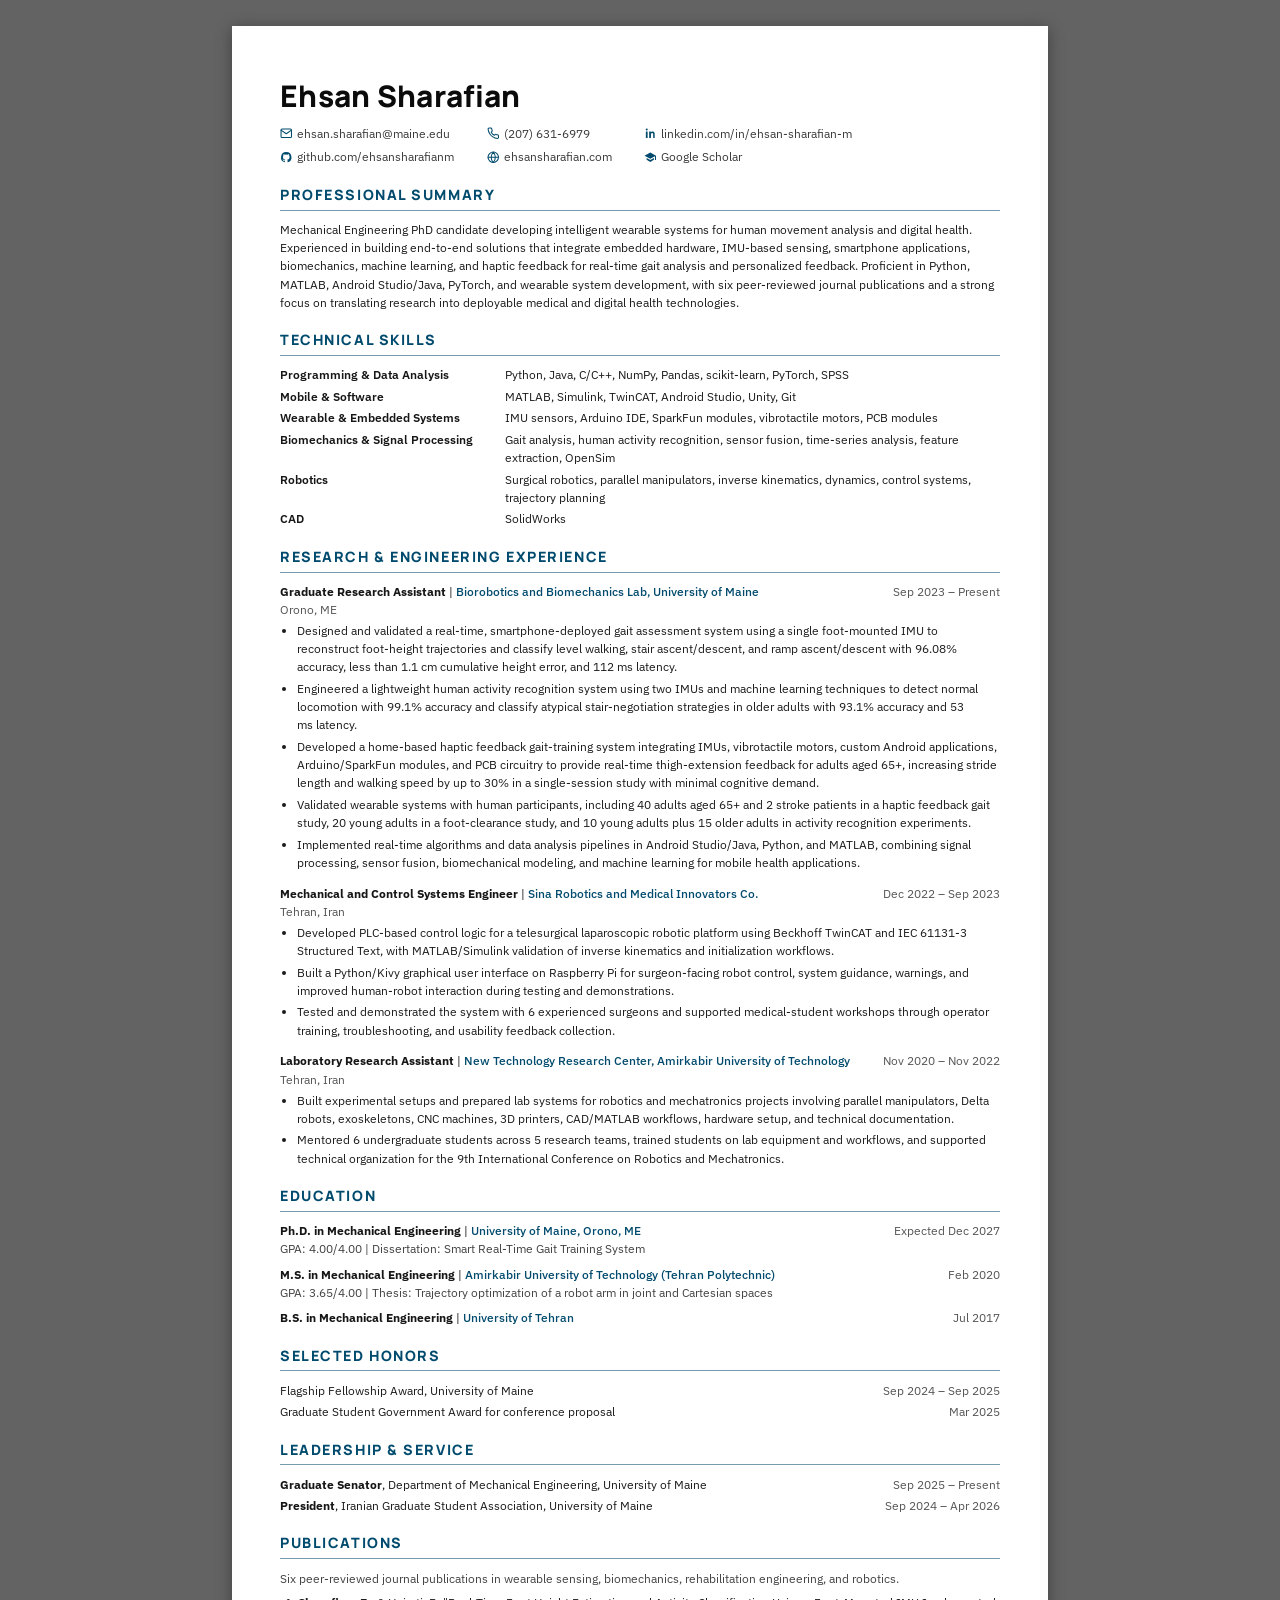
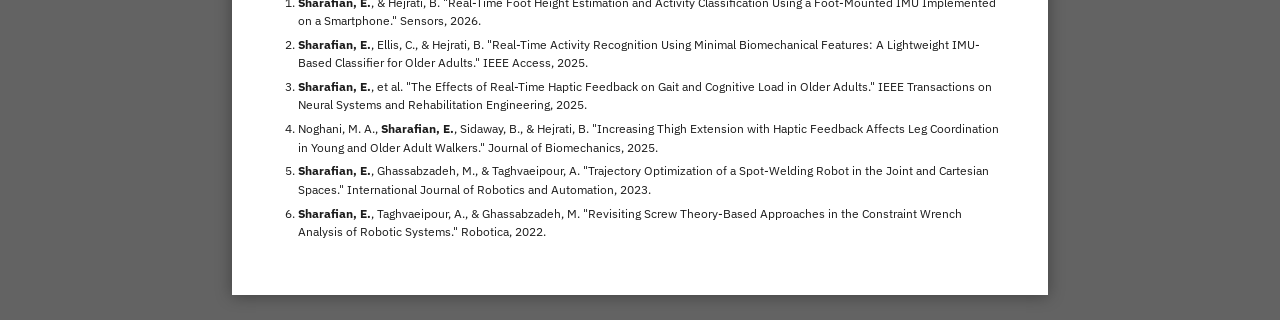
==== index.html @ a2d41bd7 "Remove Altium Designer from Wearable & Embedded Systems skills Applied to both versions; regenerate " ====
<!DOCTYPE html>
<html>
<head>
<meta charset="utf-8">
<title>Ehsan-Sharafian-CV</title>
<link rel="preconnect" href="https://fonts.googleapis.com">
<link rel="preconnect" href="https://fonts.gstatic.com" crossorigin>
<link href="https://fonts.googleapis.com/css2?family=Manrope:wght@500;700;800&family=IBM+Plex+Sans:wght@400;500;600&display=swap" rel="stylesheet">
<style>
  * { box-sizing: border-box; }
  html, body { margin: 0; padding: 0; -webkit-font-smoothing: antialiased; }
  body { background: oklch(50% 0 0); padding: 25.51px 0; }

  @page { size: 8.5in 11in; margin: 0.5in; }

  .page {
    width: 8.5in;
    margin: 0 auto;
    background: white;
    padding: 0.5in;              /* border-box → 7.5in content, matches print printable width */
    font-family: 'IBM Plex Sans', sans-serif;
    font-size: 12.12px;
    line-height: 1.5;
    color: oklch(22% 0 0);
    box-shadow: 0 2.12px 14.88px rgba(0,0,0,0.35);
  }

  .section-title {
    font-family: 'Manrope', sans-serif;
    font-weight: 800;
    font-size: 14.24px;
    letter-spacing: 0.11em;
    text-transform: uppercase;
    color: oklch(38% 0.10 231);
    border-bottom: 1.71px solid oklch(38% 0.10 231 / 0.55);
    padding-bottom: 4.57px;
    margin: 0 0 10.31px 0;
    break-after: avoid;
  }
  .role-title { font-weight: 700; color: oklch(20% 0 0); }
  .role-org { font-weight: 500; color: oklch(38% 0.10 231); }
  .role-meta { font-size: 12.01px; color: oklch(45% 0 0); white-space: nowrap; }

  /* Two-column header row: flexible left content + fixed right-aligned date column */
  .hrow { display: flex; align-items: baseline; gap: 17.23px; }
  .hrow > :first-child { flex: 1 1 auto; min-width: 0; }
  .hrow > .role-meta { flex: 0 0 129.21px; text-align: right; }
  ul.bullets { margin: 3.40px 0 0 0; padding-left: 17.00px; }
  ul.bullets li { margin: 0 0 3.40px 0; }
  a { color: oklch(38% 0.10 231); text-decoration: none; }

  .entry { break-inside: avoid; }

  .contact-row a svg { display: block; width: 100%; height: 100%; }

  @media print {
    html, body { background: none !important; margin: 0 !important; padding: 0 !important; }
    .page { width: auto; margin: 0; padding: 0; box-shadow: none; }
  }
</style>
</head>
<body>

<div class="page">

  <div style="display:flex; align-items:baseline; justify-content:space-between; flex-wrap:wrap; gap:4.57px; margin-bottom:6.80px;">
    <h1 style="font-family:'Manrope',sans-serif; font-weight:800; font-size:29.77px; letter-spacing:0.01em; margin:0; color:oklch(15% 0 0);">Ehsan Sharafian</h1>
  </div>

  <div class="contact-row" style="font-size:11.70px; color:oklch(35% 0 0); margin-bottom:18.07px; display:grid; grid-template-columns:repeat(3, max-content); column-gap:32.54px; row-gap:5.74px;">
    <a href="mailto:ehsan.sharafian@maine.edu" target="_blank" rel="noopener" style="display:inline-flex; align-items:center; gap:4.57px; color:oklch(35% 0 0);">
      <span style="display:inline-flex; width:12.54px; height:12.54px; color:oklch(38% 0.10 231);"><svg viewBox="0 0 24 24" fill="none" stroke="currentColor" stroke-width="2" stroke-linecap="round" stroke-linejoin="round" width="100%" height="100%"><rect x="2" y="4" width="20" height="16" rx="2"></rect><path d="M2 6l10 7 10-7"></path></svg></span>
      <span>ehsan.sharafian@maine.edu</span>
    </a>
    <a href="tel:+12076316979" target="_blank" rel="noopener" style="display:inline-flex; align-items:center; gap:4.57px; color:oklch(35% 0 0);">
      <span style="display:inline-flex; width:12.54px; height:12.54px; color:oklch(38% 0.10 231);"><svg viewBox="0 0 24 24" fill="none" stroke="currentColor" stroke-width="2" stroke-linecap="round" stroke-linejoin="round" width="100%" height="100%"><path d="M22 16.92v3a2 2 0 0 1-2.18 2 19.79 19.79 0 0 1-8.63-3.07 19.5 19.5 0 0 1-6-6 19.79 19.79 0 0 1-3.07-8.67A2 2 0 0 1 4.11 2h3a2 2 0 0 1 2 1.72c.13.96.36 1.9.68 2.81a2 2 0 0 1-.45 2.11L8.09 9.91a16 16 0 0 0 6 6l1.27-1.27a2 2 0 0 1 2.11-.45c.91.32 1.85.55 2.81.68A2 2 0 0 1 22 16.92z"></path></svg></span>
      <span>(207) 631-6979</span>
    </a>
    <a href="https://linkedin.com/in/ehsan-sharafian-m" target="_blank" rel="noopener" style="display:inline-flex; align-items:center; gap:4.57px; color:oklch(35% 0 0);">
      <span style="display:inline-flex; width:12.54px; height:12.54px; color:oklch(38% 0.10 231);"><svg viewBox="0 0 24 24" fill="currentColor" width="100%" height="100%"><path d="M6.94 8.5H3.56V21h3.38V8.5zM5.25 3a1.96 1.96 0 1 0 0 3.92 1.96 1.96 0 0 0 0-3.92zM21 21h-3.37v-6.06c0-1.45-.03-3.31-2.02-3.31-2.02 0-2.33 1.58-2.33 3.2V21H9.9V8.5h3.24v1.71h.05c.45-.85 1.56-1.75 3.21-1.75 3.43 0 4.06 2.26 4.06 5.2V21z"></path></svg></span>
      <span>linkedin.com/in/ehsan-sharafian-m</span>
    </a>
    <a href="https://github.com/ehsansharafianm" target="_blank" rel="noopener" style="display:inline-flex; align-items:center; gap:4.57px; color:oklch(35% 0 0);">
      <span style="display:inline-flex; width:12.54px; height:12.54px; color:oklch(38% 0.10 231);"><svg viewBox="0 0 24 24" fill="currentColor" width="100%" height="100%"><path d="M12 2a10 10 0 0 0-3.16 19.49c.5.09.68-.22.68-.48v-1.7c-2.78.6-3.37-1.34-3.37-1.34-.46-1.16-1.11-1.47-1.11-1.47-.91-.62.07-.61.07-.61 1 .07 1.53 1.03 1.53 1.03.89 1.52 2.34 1.08 2.91.83.09-.65.35-1.09.63-1.34-2.22-.25-4.56-1.11-4.56-4.95 0-1.09.39-1.99 1.03-2.69-.1-.25-.45-1.27.1-2.64 0 0 .84-.27 2.75 1.03a9.5 9.5 0 0 1 5 0c1.9-1.3 2.75-1.03 2.75-1.03.55 1.37.2 2.39.1 2.64.64.7 1.03 1.6 1.03 2.69 0 3.85-2.34 4.7-4.57 4.94.36.31.68.92.68 1.85v2.74c0 .27.18.58.69.48A10 10 0 0 0 12 2z"></path></svg></span>
      <span>github.com/ehsansharafianm</span>
    </a>
    <a href="https://ehsansharafian.com" target="_blank" rel="noopener" style="display:inline-flex; align-items:center; gap:4.57px; color:oklch(35% 0 0);">
      <span style="display:inline-flex; width:12.54px; height:12.54px; color:oklch(38% 0.10 231);"><svg viewBox="0 0 24 24" fill="none" stroke="currentColor" stroke-width="2" stroke-linecap="round" stroke-linejoin="round" width="100%" height="100%"><circle cx="12" cy="12" r="10"></circle><path d="M2 12h20M12 2a15.3 15.3 0 0 1 4 10 15.3 15.3 0 0 1-4 10 15.3 15.3 0 0 1-4-10 15.3 15.3 0 0 1 4-10z"></path></svg></span>
      <span>ehsansharafian.com</span>
    </a>
    <a href="https://scholar.google.com/citations?user=IF_W5kkAAAAJ&hl=en&oi=ao" target="_blank" rel="noopener" style="display:inline-flex; align-items:center; gap:4.57px; color:oklch(35% 0 0);">
      <span style="display:inline-flex; width:12.54px; height:12.54px; color:oklch(38% 0.10 231);"><svg viewBox="0 0 24 24" fill="currentColor" width="100%" height="100%"><path d="M12 3 1 9l11 6 9-4.91V17h2V9L12 3z"></path><path d="M5 13.18v3.64L12 21l7-4.18v-3.64L12 17l-7-3.82z"></path></svg></span>
      <span>Google Scholar</span>
    </a>
  </div>

  <div style="margin-bottom:17.00px;">
    <div class="section-title">Professional Summary</div>
    <p style="margin:0; text-wrap:pretty;">Mechanical Engineering PhD candidate developing intelligent wearable systems for human movement analysis and digital health. Experienced in building end-to-end solutions that integrate embedded hardware, IMU-based sensing, smartphone applications, biomechanics, machine learning, and haptic feedback for real-time gait analysis and personalized feedback. Proficient in Python, MATLAB, Android Studio/Java, PyTorch, and wearable system development, with six peer-reviewed journal publications and a strong focus on translating research into deployable medical and digital health technologies.</p>
  </div>

  <div style="margin-bottom:17.00px;" class="entry">
    <div class="section-title">Technical Skills</div>
    <div style="display:flex; gap:6.80px; margin-bottom:3.40px;">
      <div style="font-weight:600; color:oklch(20% 0 0); flex:0 0 217.92px;">Programming &amp; Data Analysis</div>
      <div>Python, Java, C/C++, NumPy, Pandas, scikit-learn, PyTorch, SPSS</div>
    </div>
    <div style="display:flex; gap:6.80px; margin-bottom:3.40px;">
      <div style="font-weight:600; color:oklch(20% 0 0); flex:0 0 217.92px;">Mobile &amp; Software</div>
      <div>MATLAB, Simulink, TwinCAT, Android Studio, Unity, Git</div>
    </div>
    <div style="display:flex; gap:6.80px; margin-bottom:3.40px;">
      <div style="font-weight:600; color:oklch(20% 0 0); flex:0 0 217.92px;">Wearable &amp; Embedded Systems</div>
      <div>IMU sensors, Arduino IDE, SparkFun modules, vibrotactile motors, PCB modules</div>
    </div>
    <div style="display:flex; gap:6.80px; margin-bottom:3.40px;">
      <div style="font-weight:600; color:oklch(20% 0 0); flex:0 0 217.92px;">Biomechanics &amp; Signal Processing</div>
      <div>Gait analysis, human activity recognition, sensor fusion, time-series analysis, feature extraction, OpenSim</div>
    </div>
    <div style="display:flex; gap:6.80px; margin-bottom:3.40px;">
      <div style="font-weight:600; color:oklch(20% 0 0); flex:0 0 217.92px;">Robotics</div>
      <div>Surgical robotics, parallel manipulators, inverse kinematics, dynamics, control systems, trajectory planning</div>
    </div>
    <div style="display:flex; gap:6.80px; margin-bottom:3.40px;">
      <div style="font-weight:600; color:oklch(20% 0 0); flex:0 0 217.92px;">CAD</div>
      <div>SolidWorks</div>
    </div>
  </div>

  <div style="margin-bottom:17.00px;">
    <div class="section-title">Research &amp; Engineering Experience</div>

    <div style="margin-bottom:12.76px;" class="entry">
      <div class="hrow">
        <div><span class="role-title">Graduate Research Assistant</span><span> | </span><span class="role-org">Biorobotics and Biomechanics Lab, University of Maine</span></div>
        <div class="role-meta">Sep 2023 – Present</div>
      </div>
      <div style="font-size:11.70px; color:oklch(45% 0 0);">Orono, ME</div>
      <ul class="bullets">
        <li style="text-wrap:pretty;">Designed and validated a real-time, smartphone-deployed gait assessment system using a single foot-mounted IMU to reconstruct foot-height trajectories and classify level walking, stair ascent/descent, and ramp ascent/descent with 96.08% accuracy, less than 1.1 cm cumulative height error, and 112 ms latency.</li>
        <li style="text-wrap:pretty;">Engineered a lightweight human activity recognition system using two IMUs and machine learning techniques to detect normal locomotion with 99.1% accuracy and classify atypical stair-negotiation strategies in older adults with 93.1% accuracy and 53 ms latency.</li>
        <li style="text-wrap:pretty;">Developed a home-based haptic feedback gait-training system integrating IMUs, vibrotactile motors, custom Android applications, Arduino/SparkFun modules, and PCB circuitry to provide real-time thigh-extension feedback for adults aged 65+, increasing stride length and walking speed by up to 30% in a single-session study with minimal cognitive demand.</li>
        <li style="text-wrap:pretty;">Validated wearable systems with human participants, including 40 adults aged 65+ and 2 stroke patients in a haptic feedback gait study, 20 young adults in a foot-clearance study, and 10 young adults plus 15 older adults in activity recognition experiments.</li>
        <li style="text-wrap:pretty;">Implemented real-time algorithms and data analysis pipelines in Android Studio/Java, Python, and MATLAB, combining signal processing, sensor fusion, biomechanical modeling, and machine learning for mobile health applications.</li>
      </ul>
    </div>

    <div style="margin-bottom:12.76px;" class="entry">
      <div class="hrow">
        <div><span class="role-title">Mechanical and Control Systems Engineer</span><span> | </span><span class="role-org">Sina Robotics and Medical Innovators Co.</span></div>
        <div class="role-meta">Dec 2022 – Sep 2023</div>
      </div>
      <div style="font-size:11.70px; color:oklch(45% 0 0);">Tehran, Iran</div>
      <ul class="bullets">
        <li style="text-wrap:pretty;">Developed PLC-based control logic for a telesurgical laparoscopic robotic platform using Beckhoff TwinCAT and IEC 61131-3 Structured Text, with MATLAB/Simulink validation of inverse kinematics and initialization workflows.</li>
        <li style="text-wrap:pretty;">Built a Python/Kivy graphical user interface on Raspberry Pi for surgeon-facing robot control, system guidance, warnings, and improved human-robot interaction during testing and demonstrations.</li>
        <li style="text-wrap:pretty;">Tested and demonstrated the system with 6 experienced surgeons and supported medical-student workshops through operator training, troubleshooting, and usability feedback collection.</li>
      </ul>
    </div>

    <div style="margin-bottom:12.76px;" class="entry">
      <div class="hrow">
        <div><span class="role-title">Laboratory Research Assistant</span><span> | </span><span class="role-org">New Technology Research Center, Amirkabir University of Technology</span></div>
        <div class="role-meta">Nov 2020 – Nov 2022</div>
      </div>
      <div style="font-size:11.70px; color:oklch(45% 0 0);">Tehran, Iran</div>
      <ul class="bullets">
        <li style="text-wrap:pretty;">Built experimental setups and prepared lab systems for robotics and mechatronics projects involving parallel manipulators, Delta robots, exoskeletons, CNC machines, 3D printers, CAD/MATLAB workflows, hardware setup, and technical documentation.</li>
        <li style="text-wrap:pretty;">Mentored 6 undergraduate students across 5 research teams, trained students on lab equipment and workflows, and supported technical organization for the 9th International Conference on Robotics and Mechatronics.</li>
      </ul>
    </div>
  </div>

  <div style="margin-bottom:17.00px;">
    <div class="section-title">Education</div>
    <div style="margin-bottom:7.97px;" class="entry">
      <div class="hrow">
        <div><span class="role-title">Ph.D. in Mechanical Engineering</span><span> | </span><span class="role-org">University of Maine, Orono, ME</span></div>
        <div class="role-meta">Expected Dec 2027</div>
      </div>
      <div style="font-size:11.70px; color:oklch(38% 0 0);">GPA: 4.00/4.00 | Dissertation: Smart Real-Time Gait Training System</div>
    </div>
    <div style="margin-bottom:7.97px;" class="entry">
      <div class="hrow">
        <div><span class="role-title">M.S. in Mechanical Engineering</span><span> | </span><span class="role-org">Amirkabir University of Technology (Tehran Polytechnic)</span></div>
        <div class="role-meta">Feb 2020</div>
      </div>
      <div style="font-size:11.70px; color:oklch(38% 0 0);">GPA: 3.65/4.00 | Thesis: Trajectory optimization of a robot arm in joint and Cartesian spaces</div>
    </div>
    <div style="margin-bottom:7.97px;" class="entry">
      <div class="hrow">
        <div><span class="role-title">B.S. in Mechanical Engineering</span><span> | </span><span class="role-org">University of Tehran</span></div>
        <div class="role-meta">Jul 2017</div>
      </div>
      <div style="font-size:11.70px; color:oklch(38% 0 0);"></div>
    </div>
  </div>

  <div style="margin-bottom:17.00px;" class="entry">
    <div class="section-title">Selected Honors</div>
    <div class="hrow">
      <div>Flagship Fellowship Award, University of Maine</div>
      <div class="role-meta">Sep 2024 &ndash; Sep 2025</div>
    </div>
    <div class="hrow" style="margin-top:3.40px;">
      <div>Graduate Student Government Award for conference proposal</div>
      <div class="role-meta">Mar 2025</div>
    </div>
  </div>

  <div style="margin-bottom:17.00px;" class="entry">
    <div class="section-title">Leadership &amp; Service</div>
    <div class="hrow">
      <div><span class="role-title">Graduate Senator</span>, Department of Mechanical Engineering, University of Maine</div>
      <div class="role-meta">Sep 2025 &ndash; Present</div>
    </div>
    <div class="hrow" style="margin-top:3.40px;">
      <div><span class="role-title">President</span>, Iranian Graduate Student Association, University of Maine</div>
      <div class="role-meta">Sep 2024 &ndash; Apr 2026</div>
    </div>
  </div>

  <div>
    <div class="section-title">Publications</div>
    <p style="margin:0 0 6.80px 0; color:oklch(38% 0 0); font-size:11.70px;">Six peer-reviewed journal publications in wearable sensing, biomechanics, rehabilitation engineering, and robotics.</p>
    <ol style="margin:0; padding-left:18.07px;">
      <li style="margin-bottom:5.74px; text-wrap:pretty;"><strong>Sharafian, E.</strong>, &amp; Hejrati, B. "Real-Time Foot Height Estimation and Activity Classification Using a Foot-Mounted IMU Implemented on a Smartphone." Sensors, 2026.</li>
      <li style="margin-bottom:5.74px; text-wrap:pretty;"><strong>Sharafian, E.</strong>, Ellis, C., &amp; Hejrati, B. "Real-Time Activity Recognition Using Minimal Biomechanical Features: A Lightweight IMU-Based Classifier for Older Adults." IEEE Access, 2025.</li>
      <li style="margin-bottom:5.74px; text-wrap:pretty;"><strong>Sharafian, E.</strong>, et al. "The Effects of Real-Time Haptic Feedback on Gait and Cognitive Load in Older Adults." IEEE Transactions on Neural Systems and Rehabilitation Engineering, 2025.</li>
      <li style="margin-bottom:5.74px; text-wrap:pretty;">Noghani, M. A., <strong>Sharafian, E.</strong>, Sidaway, B., &amp; Hejrati, B. "Increasing Thigh Extension with Haptic Feedback Affects Leg Coordination in Young and Older Adult Walkers." Journal of Biomechanics, 2025.</li>
      <li style="margin-bottom:5.74px; text-wrap:pretty;"><strong>Sharafian, E.</strong>, Ghassabzadeh, M., &amp; Taghvaeipour, A. "Trajectory Optimization of a Spot-Welding Robot in the Joint and Cartesian Spaces." International Journal of Robotics and Automation, 2023.</li>
      <li style="margin-bottom:5.74px; text-wrap:pretty;"><strong>Sharafian, E.</strong>, Taghvaeipour, A., &amp; Ghassabzadeh, M. "Revisiting Screw Theory-Based Approaches in the Constraint Wrench Analysis of Robotic Systems." Robotica, 2022.</li>
    </ol>
  </div>

</div>

</body>
</html>
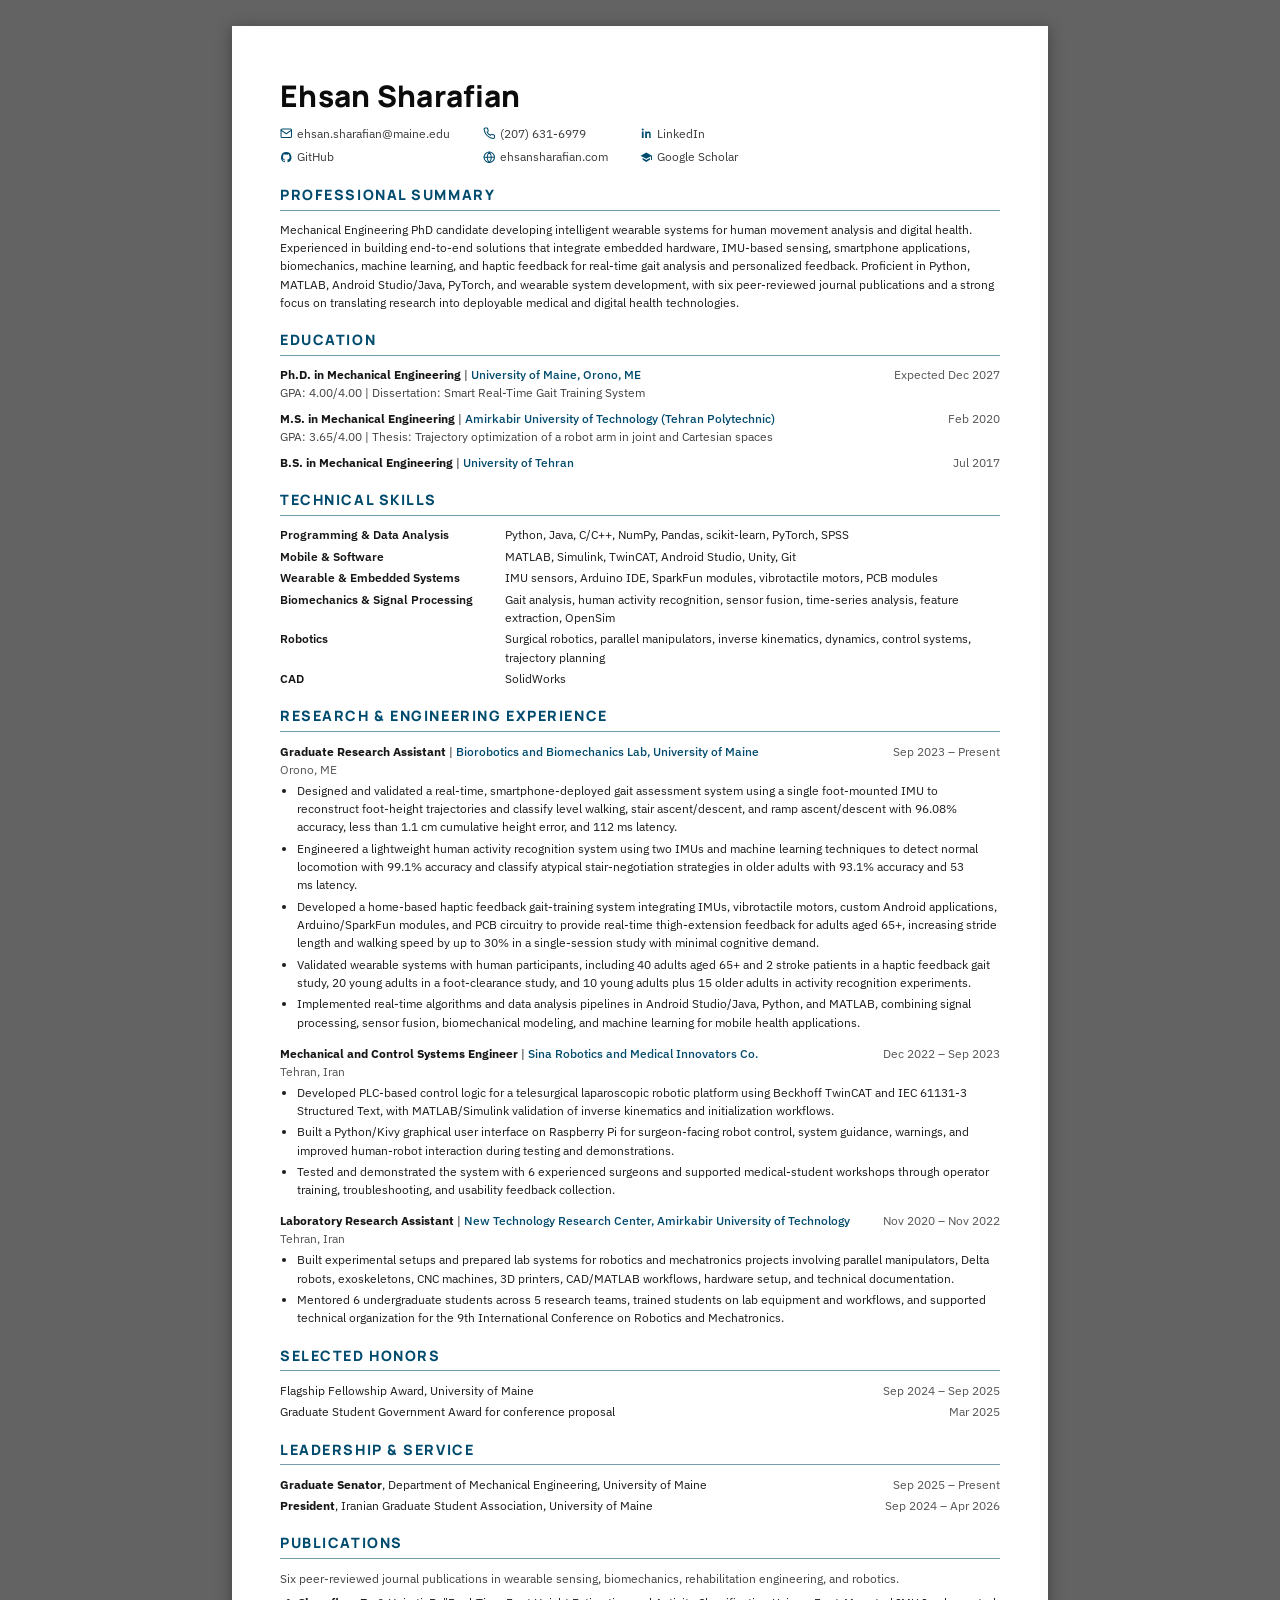
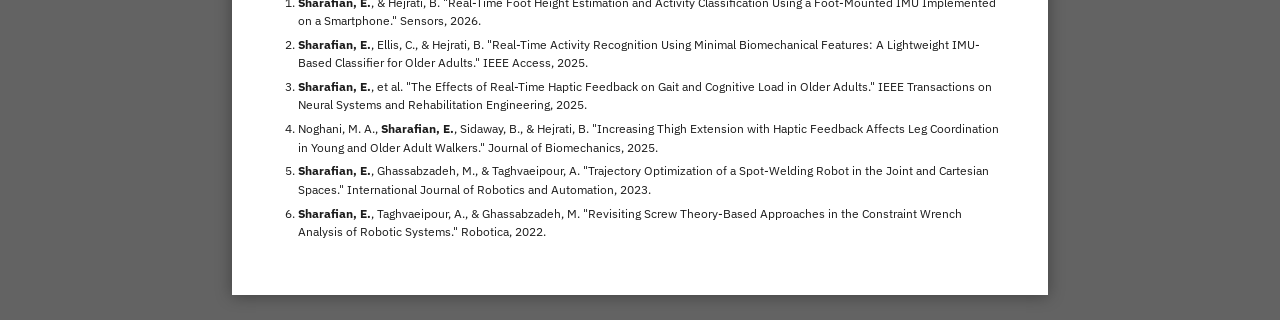
==== commit 7950c993: "Move Education above Technical Skills; shorten header links - Reorder: Professional Summary -> Educa" ====
--- a/index.html
+++ b/index.html
@@ -78,11 +78,11 @@
     </a>
     <a href="https://linkedin.com/in/ehsan-sharafian-m" target="_blank" rel="noopener" style="display:inline-flex; align-items:center; gap:4.57px; color:oklch(35% 0 0);">
       <span style="display:inline-flex; width:12.54px; height:12.54px; color:oklch(38% 0.10 231);"><svg viewBox="0 0 24 24" fill="currentColor" width="100%" height="100%"><path d="M6.94 8.5H3.56V21h3.38V8.5zM5.25 3a1.96 1.96 0 1 0 0 3.92 1.96 1.96 0 0 0 0-3.92zM21 21h-3.37v-6.06c0-1.45-.03-3.31-2.02-3.31-2.02 0-2.33 1.58-2.33 3.2V21H9.9V8.5h3.24v1.71h.05c.45-.85 1.56-1.75 3.21-1.75 3.43 0 4.06 2.26 4.06 5.2V21z"></path></svg></span>
-      <span>linkedin.com/in/ehsan-sharafian-m</span>
+      <span>LinkedIn</span>
     </a>
     <a href="https://github.com/ehsansharafianm" target="_blank" rel="noopener" style="display:inline-flex; align-items:center; gap:4.57px; color:oklch(35% 0 0);">
       <span style="display:inline-flex; width:12.54px; height:12.54px; color:oklch(38% 0.10 231);"><svg viewBox="0 0 24 24" fill="currentColor" width="100%" height="100%"><path d="M12 2a10 10 0 0 0-3.16 19.49c.5.09.68-.22.68-.48v-1.7c-2.78.6-3.37-1.34-3.37-1.34-.46-1.16-1.11-1.47-1.11-1.47-.91-.62.07-.61.07-.61 1 .07 1.53 1.03 1.53 1.03.89 1.52 2.34 1.08 2.91.83.09-.65.35-1.09.63-1.34-2.22-.25-4.56-1.11-4.56-4.95 0-1.09.39-1.99 1.03-2.69-.1-.25-.45-1.27.1-2.64 0 0 .84-.27 2.75 1.03a9.5 9.5 0 0 1 5 0c1.9-1.3 2.75-1.03 2.75-1.03.55 1.37.2 2.39.1 2.64.64.7 1.03 1.6 1.03 2.69 0 3.85-2.34 4.7-4.57 4.94.36.31.68.92.68 1.85v2.74c0 .27.18.58.69.48A10 10 0 0 0 12 2z"></path></svg></span>
-      <span>github.com/ehsansharafianm</span>
+      <span>GitHub</span>
     </a>
     <a href="https://ehsansharafian.com" target="_blank" rel="noopener" style="display:inline-flex; align-items:center; gap:4.57px; color:oklch(35% 0 0);">
       <span style="display:inline-flex; width:12.54px; height:12.54px; color:oklch(38% 0.10 231);"><svg viewBox="0 0 24 24" fill="none" stroke="currentColor" stroke-width="2" stroke-linecap="round" stroke-linejoin="round" width="100%" height="100%"><circle cx="12" cy="12" r="10"></circle><path d="M2 12h20M12 2a15.3 15.3 0 0 1 4 10 15.3 15.3 0 0 1-4 10 15.3 15.3 0 0 1-4-10 15.3 15.3 0 0 1 4-10z"></path></svg></span>
@@ -97,6 +97,31 @@
   <div style="margin-bottom:17.00px;">
     <div class="section-title">Professional Summary</div>
     <p style="margin:0; text-wrap:pretty;">Mechanical Engineering PhD candidate developing intelligent wearable systems for human movement analysis and digital health. Experienced in building end-to-end solutions that integrate embedded hardware, IMU-based sensing, smartphone applications, biomechanics, machine learning, and haptic feedback for real-time gait analysis and personalized feedback. Proficient in Python, MATLAB, Android Studio/Java, PyTorch, and wearable system development, with six peer-reviewed journal publications and a strong focus on translating research into deployable medical and digital health technologies.</p>
+  </div>
+
+  <div style="margin-bottom:17.00px;">
+    <div class="section-title">Education</div>
+    <div style="margin-bottom:7.97px;" class="entry">
+      <div class="hrow">
+        <div><span class="role-title">Ph.D. in Mechanical Engineering</span><span> | </span><span class="role-org">University of Maine, Orono, ME</span></div>
+        <div class="role-meta">Expected Dec 2027</div>
+      </div>
+      <div style="font-size:11.70px; color:oklch(38% 0 0);">GPA: 4.00/4.00 | Dissertation: Smart Real-Time Gait Training System</div>
+    </div>
+    <div style="margin-bottom:7.97px;" class="entry">
+      <div class="hrow">
+        <div><span class="role-title">M.S. in Mechanical Engineering</span><span> | </span><span class="role-org">Amirkabir University of Technology (Tehran Polytechnic)</span></div>
+        <div class="role-meta">Feb 2020</div>
+      </div>
+      <div style="font-size:11.70px; color:oklch(38% 0 0);">GPA: 3.65/4.00 | Thesis: Trajectory optimization of a robot arm in joint and Cartesian spaces</div>
+    </div>
+    <div style="margin-bottom:7.97px;" class="entry">
+      <div class="hrow">
+        <div><span class="role-title">B.S. in Mechanical Engineering</span><span> | </span><span class="role-org">University of Tehran</span></div>
+        <div class="role-meta">Jul 2017</div>
+      </div>
+      <div style="font-size:11.70px; color:oklch(38% 0 0);"></div>
+    </div>
   </div>
 
   <div style="margin-bottom:17.00px;" class="entry">
@@ -168,31 +193,6 @@
         <li style="text-wrap:pretty;">Built experimental setups and prepared lab systems for robotics and mechatronics projects involving parallel manipulators, Delta robots, exoskeletons, CNC machines, 3D printers, CAD/MATLAB workflows, hardware setup, and technical documentation.</li>
         <li style="text-wrap:pretty;">Mentored 6 undergraduate students across 5 research teams, trained students on lab equipment and workflows, and supported technical organization for the 9th International Conference on Robotics and Mechatronics.</li>
       </ul>
-    </div>
-  </div>
-
-  <div style="margin-bottom:17.00px;">
-    <div class="section-title">Education</div>
-    <div style="margin-bottom:7.97px;" class="entry">
-      <div class="hrow">
-        <div><span class="role-title">Ph.D. in Mechanical Engineering</span><span> | </span><span class="role-org">University of Maine, Orono, ME</span></div>
-        <div class="role-meta">Expected Dec 2027</div>
-      </div>
-      <div style="font-size:11.70px; color:oklch(38% 0 0);">GPA: 4.00/4.00 | Dissertation: Smart Real-Time Gait Training System</div>
-    </div>
-    <div style="margin-bottom:7.97px;" class="entry">
-      <div class="hrow">
-        <div><span class="role-title">M.S. in Mechanical Engineering</span><span> | </span><span class="role-org">Amirkabir University of Technology (Tehran Polytechnic)</span></div>
-        <div class="role-meta">Feb 2020</div>
-      </div>
-      <div style="font-size:11.70px; color:oklch(38% 0 0);">GPA: 3.65/4.00 | Thesis: Trajectory optimization of a robot arm in joint and Cartesian spaces</div>
-    </div>
-    <div style="margin-bottom:7.97px;" class="entry">
-      <div class="hrow">
-        <div><span class="role-title">B.S. in Mechanical Engineering</span><span> | </span><span class="role-org">University of Tehran</span></div>
-        <div class="role-meta">Jul 2017</div>
-      </div>
-      <div style="font-size:11.70px; color:oklch(38% 0 0);"></div>
     </div>
   </div>
 
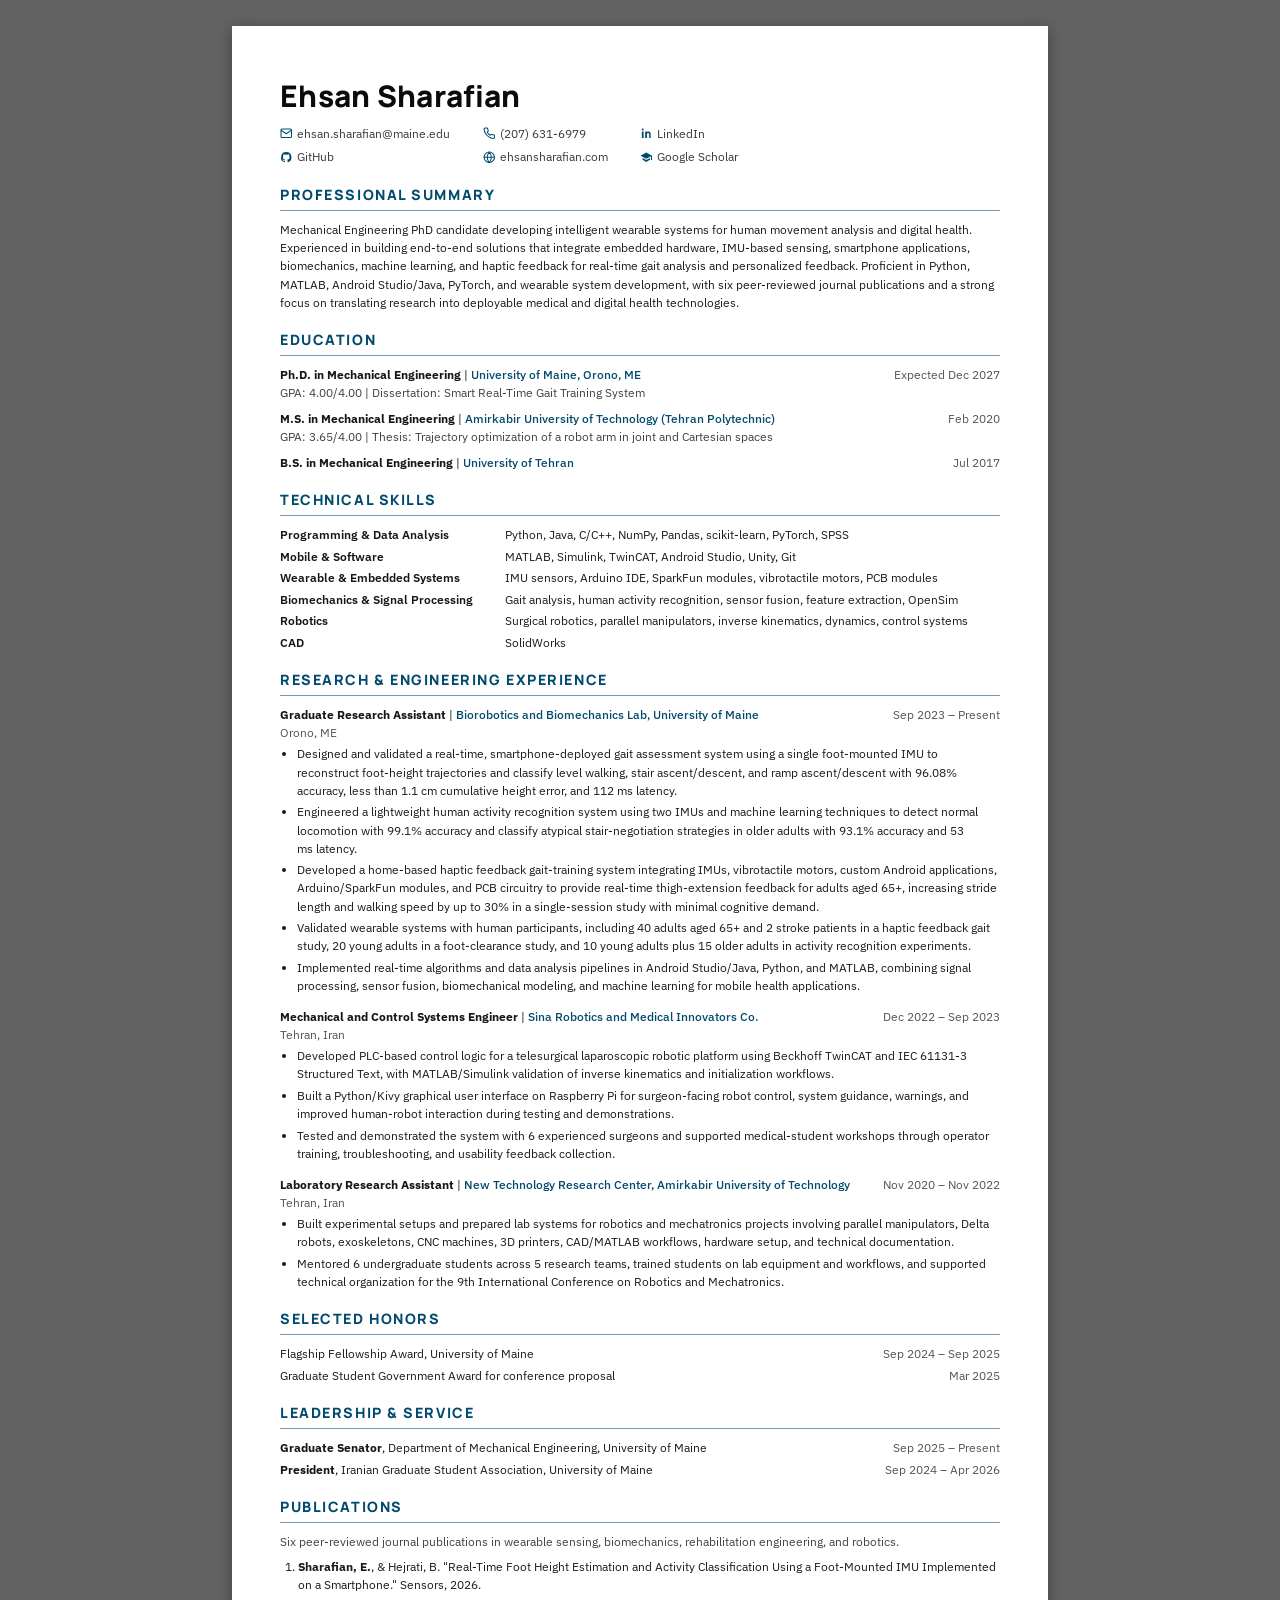
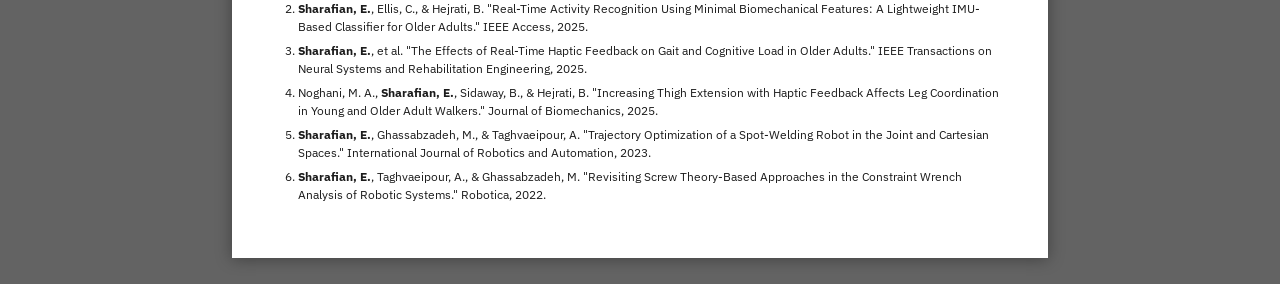
==== commit bb74adec: "Remove time-series analysis and trajectory planning from skills Applied to both versions; regenerate" ====
--- a/index.html
+++ b/index.html
@@ -140,11 +140,11 @@
     </div>
     <div style="display:flex; gap:6.80px; margin-bottom:3.40px;">
       <div style="font-weight:600; color:oklch(20% 0 0); flex:0 0 217.92px;">Biomechanics &amp; Signal Processing</div>
-      <div>Gait analysis, human activity recognition, sensor fusion, time-series analysis, feature extraction, OpenSim</div>
+      <div>Gait analysis, human activity recognition, sensor fusion, feature extraction, OpenSim</div>
     </div>
     <div style="display:flex; gap:6.80px; margin-bottom:3.40px;">
       <div style="font-weight:600; color:oklch(20% 0 0); flex:0 0 217.92px;">Robotics</div>
-      <div>Surgical robotics, parallel manipulators, inverse kinematics, dynamics, control systems, trajectory planning</div>
+      <div>Surgical robotics, parallel manipulators, inverse kinematics, dynamics, control systems</div>
     </div>
     <div style="display:flex; gap:6.80px; margin-bottom:3.40px;">
       <div style="font-weight:600; color:oklch(20% 0 0); flex:0 0 217.92px;">CAD</div>
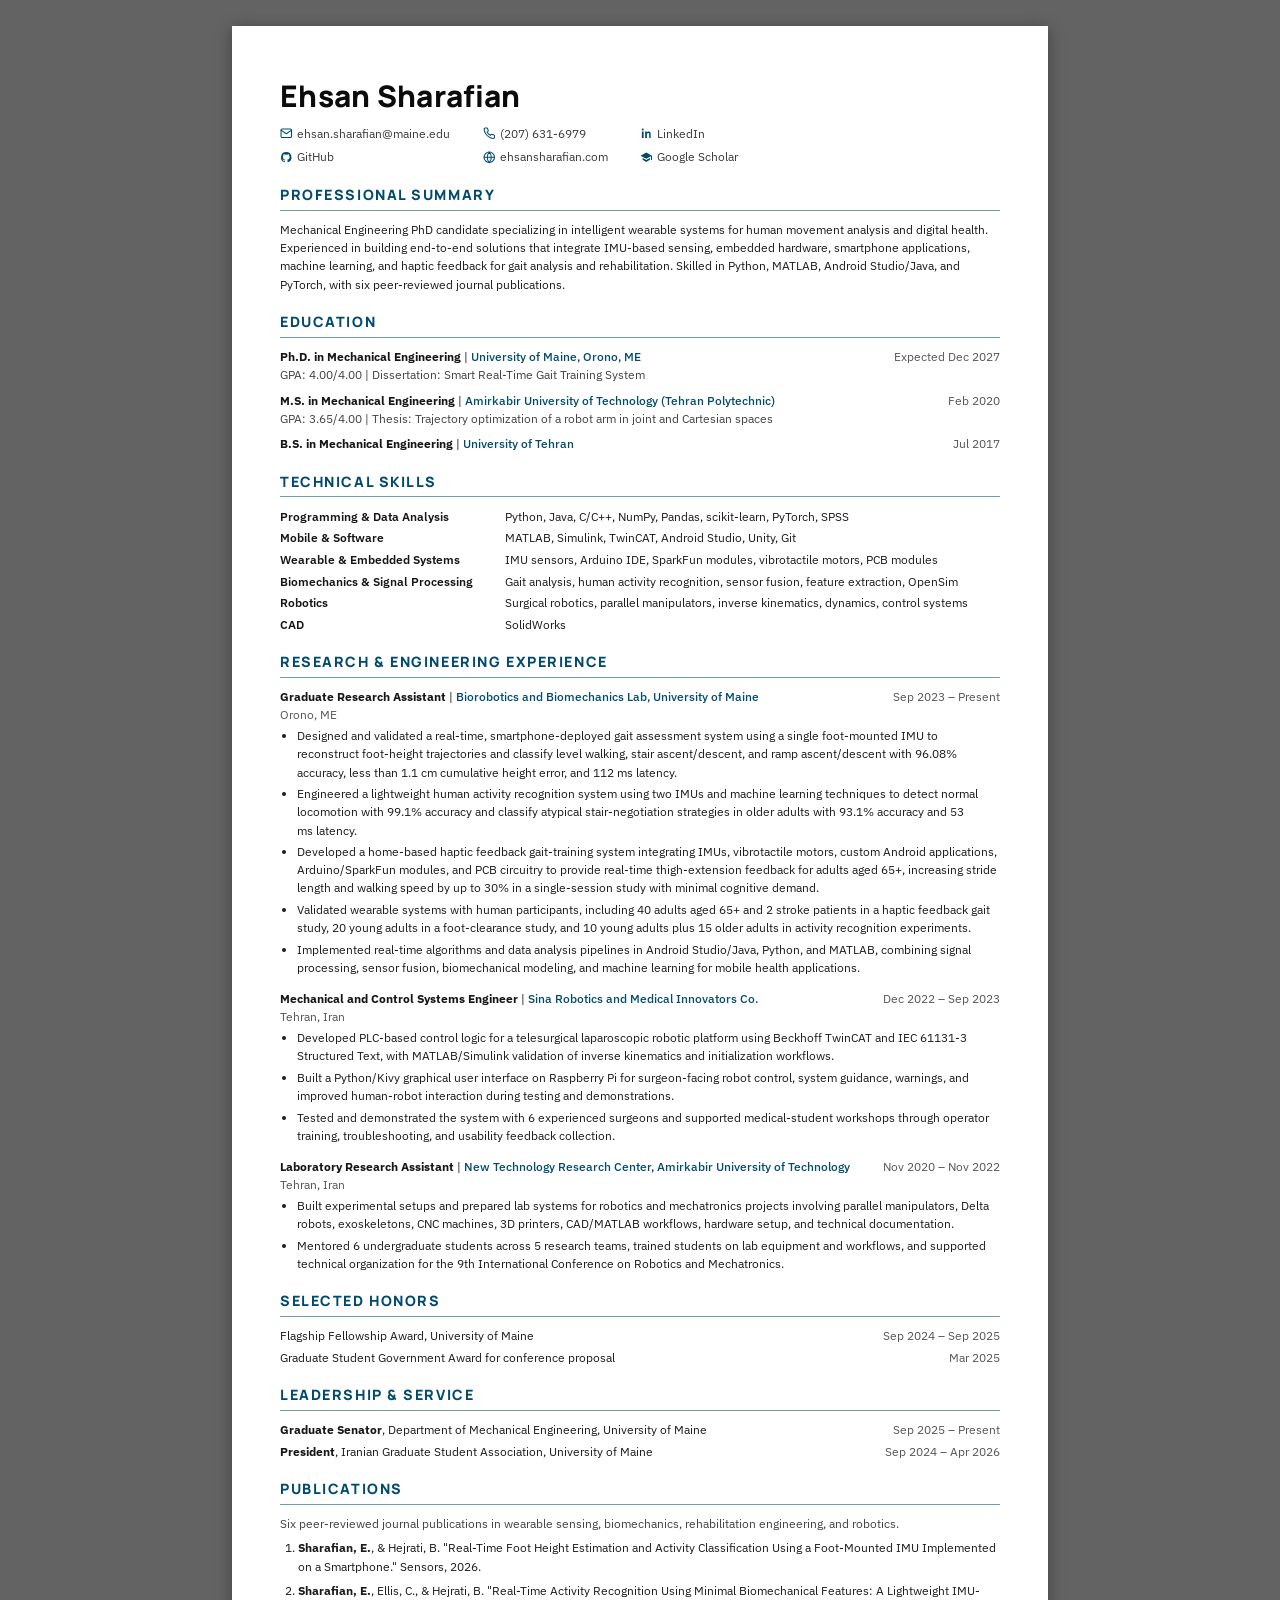
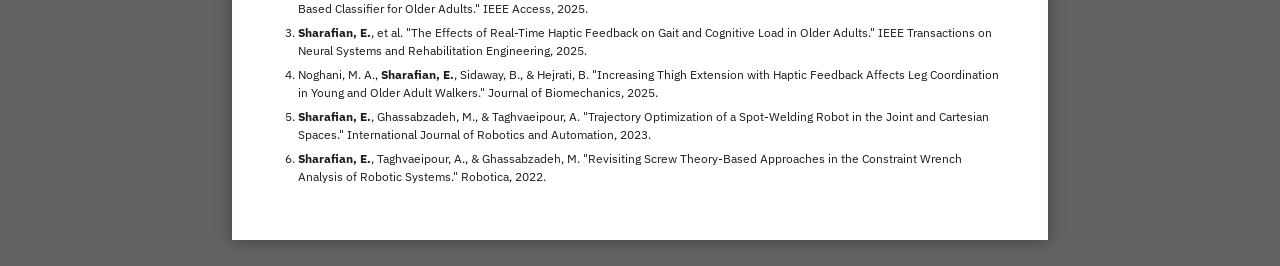
==== commit e12e0c94: "Update Professional Summary text (shorter, refocused) Applied to both versions; regenerate PDFs." ====
--- a/index.html
+++ b/index.html
@@ -96,7 +96,7 @@
 
   <div style="margin-bottom:17.00px;">
     <div class="section-title">Professional Summary</div>
-    <p style="margin:0; text-wrap:pretty;">Mechanical Engineering PhD candidate developing intelligent wearable systems for human movement analysis and digital health. Experienced in building end-to-end solutions that integrate embedded hardware, IMU-based sensing, smartphone applications, biomechanics, machine learning, and haptic feedback for real-time gait analysis and personalized feedback. Proficient in Python, MATLAB, Android Studio/Java, PyTorch, and wearable system development, with six peer-reviewed journal publications and a strong focus on translating research into deployable medical and digital health technologies.</p>
+    <p style="margin:0; text-wrap:pretty;">Mechanical Engineering PhD candidate specializing in intelligent wearable systems for human movement analysis and digital health. Experienced in building end-to-end solutions that integrate IMU-based sensing, embedded hardware, smartphone applications, machine learning, and haptic feedback for gait analysis and rehabilitation. Skilled in Python, MATLAB, Android Studio/Java, and PyTorch, with six peer-reviewed journal publications.</p>
   </div>
 
   <div style="margin-bottom:17.00px;">
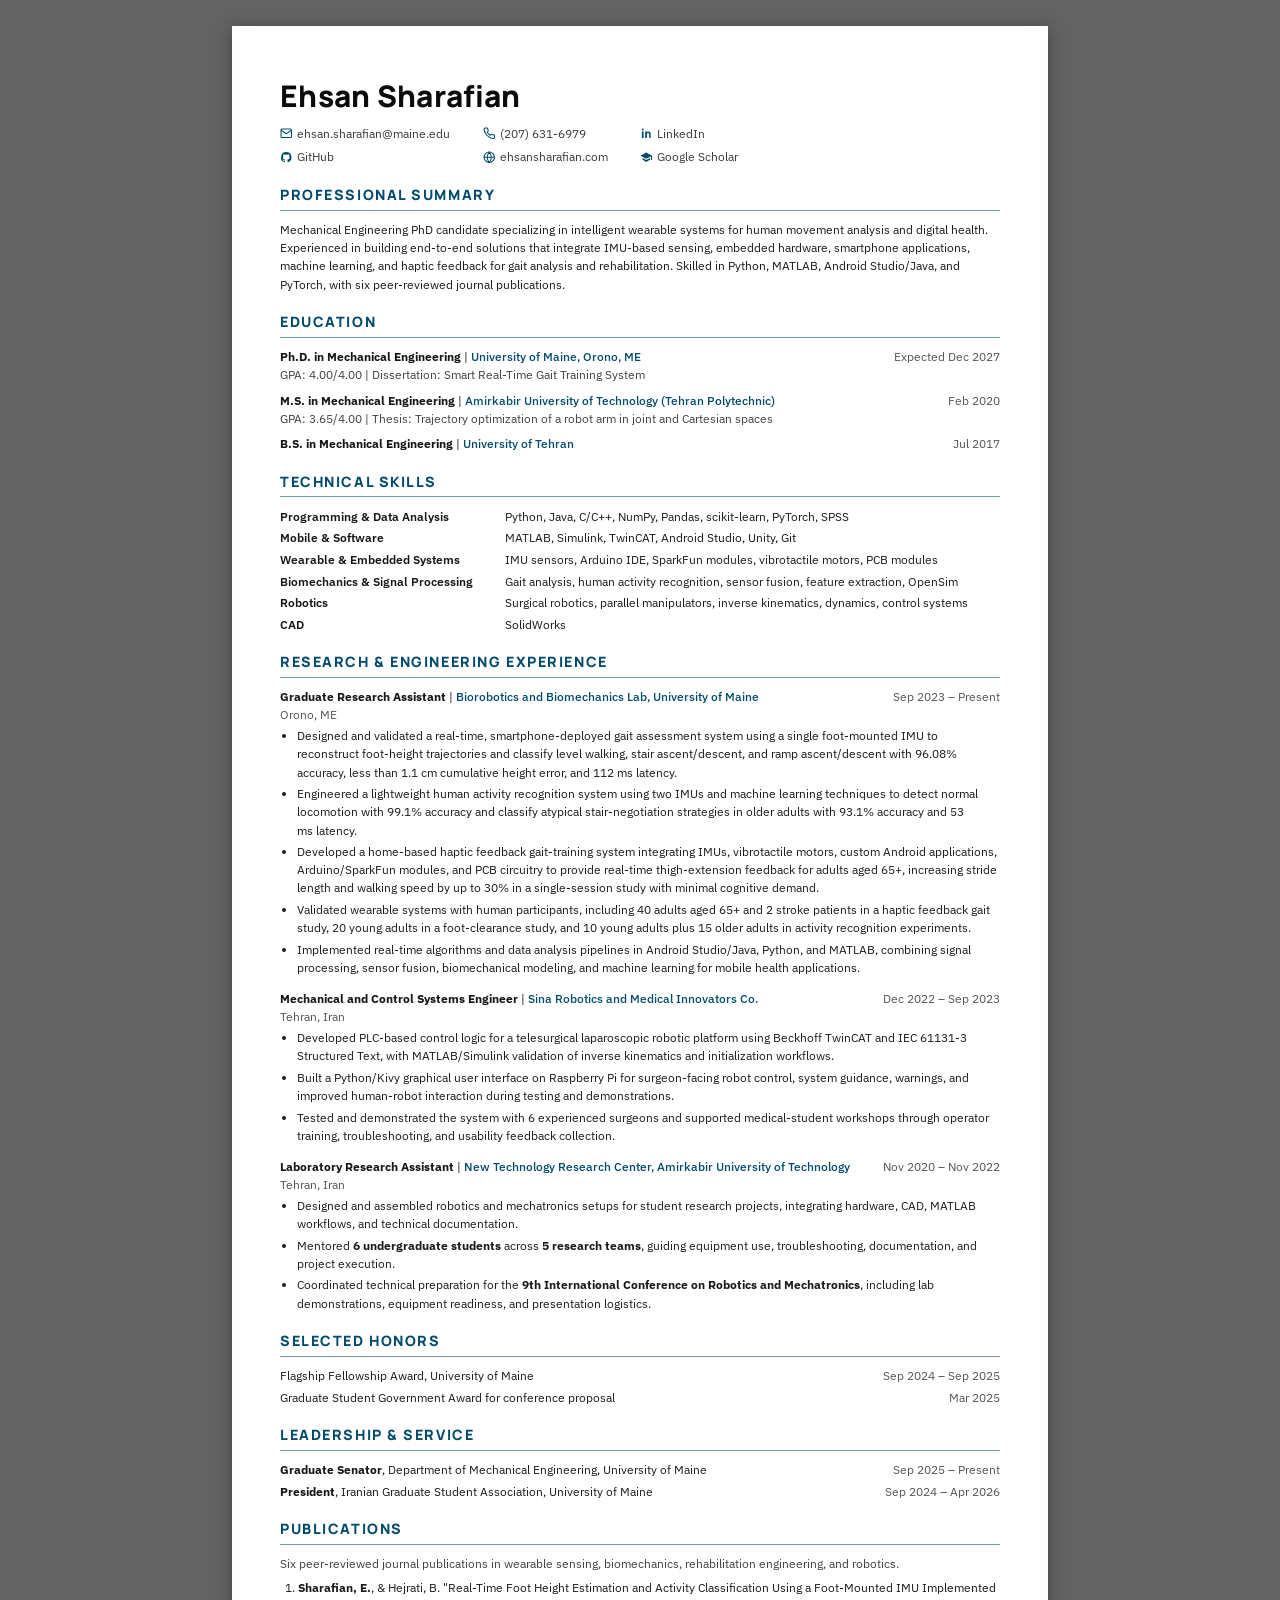
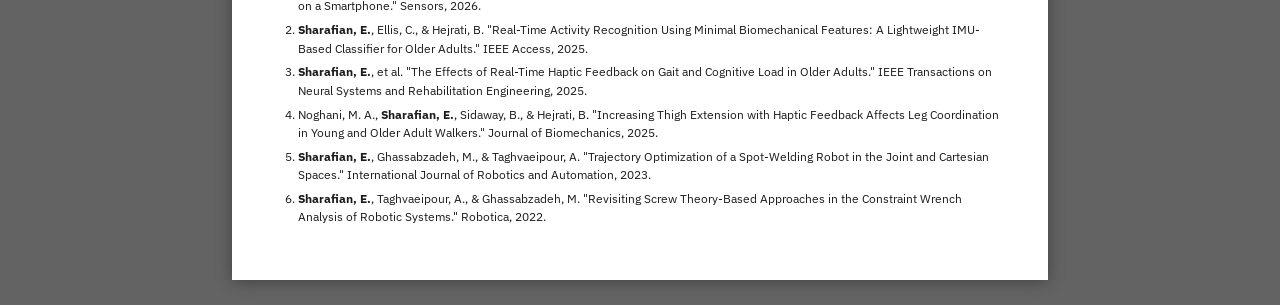
==== commit d361a622: "Rewrite Laboratory Research Assistant bullets (3, tighter, bold metrics) Applied to both versions; r" ====
--- a/index.html
+++ b/index.html
@@ -190,8 +190,9 @@
       </div>
       <div style="font-size:11.70px; color:oklch(45% 0 0);">Tehran, Iran</div>
       <ul class="bullets">
-        <li style="text-wrap:pretty;">Built experimental setups and prepared lab systems for robotics and mechatronics projects involving parallel manipulators, Delta robots, exoskeletons, CNC machines, 3D printers, CAD/MATLAB workflows, hardware setup, and technical documentation.</li>
-        <li style="text-wrap:pretty;">Mentored 6 undergraduate students across 5 research teams, trained students on lab equipment and workflows, and supported technical organization for the 9th International Conference on Robotics and Mechatronics.</li>
+        <li style="text-wrap:pretty;">Designed and assembled robotics and mechatronics setups for student research projects, integrating hardware, CAD, MATLAB workflows, and technical documentation.</li>
+        <li style="text-wrap:pretty;">Mentored <b>6 undergraduate students</b> across <b>5 research teams</b>, guiding equipment use, troubleshooting, documentation, and project execution.</li>
+        <li style="text-wrap:pretty;">Coordinated technical preparation for the <b>9th International Conference on Robotics and Mechatronics</b>, including lab demonstrations, equipment readiness, and presentation logistics.</li>
       </ul>
     </div>
   </div>
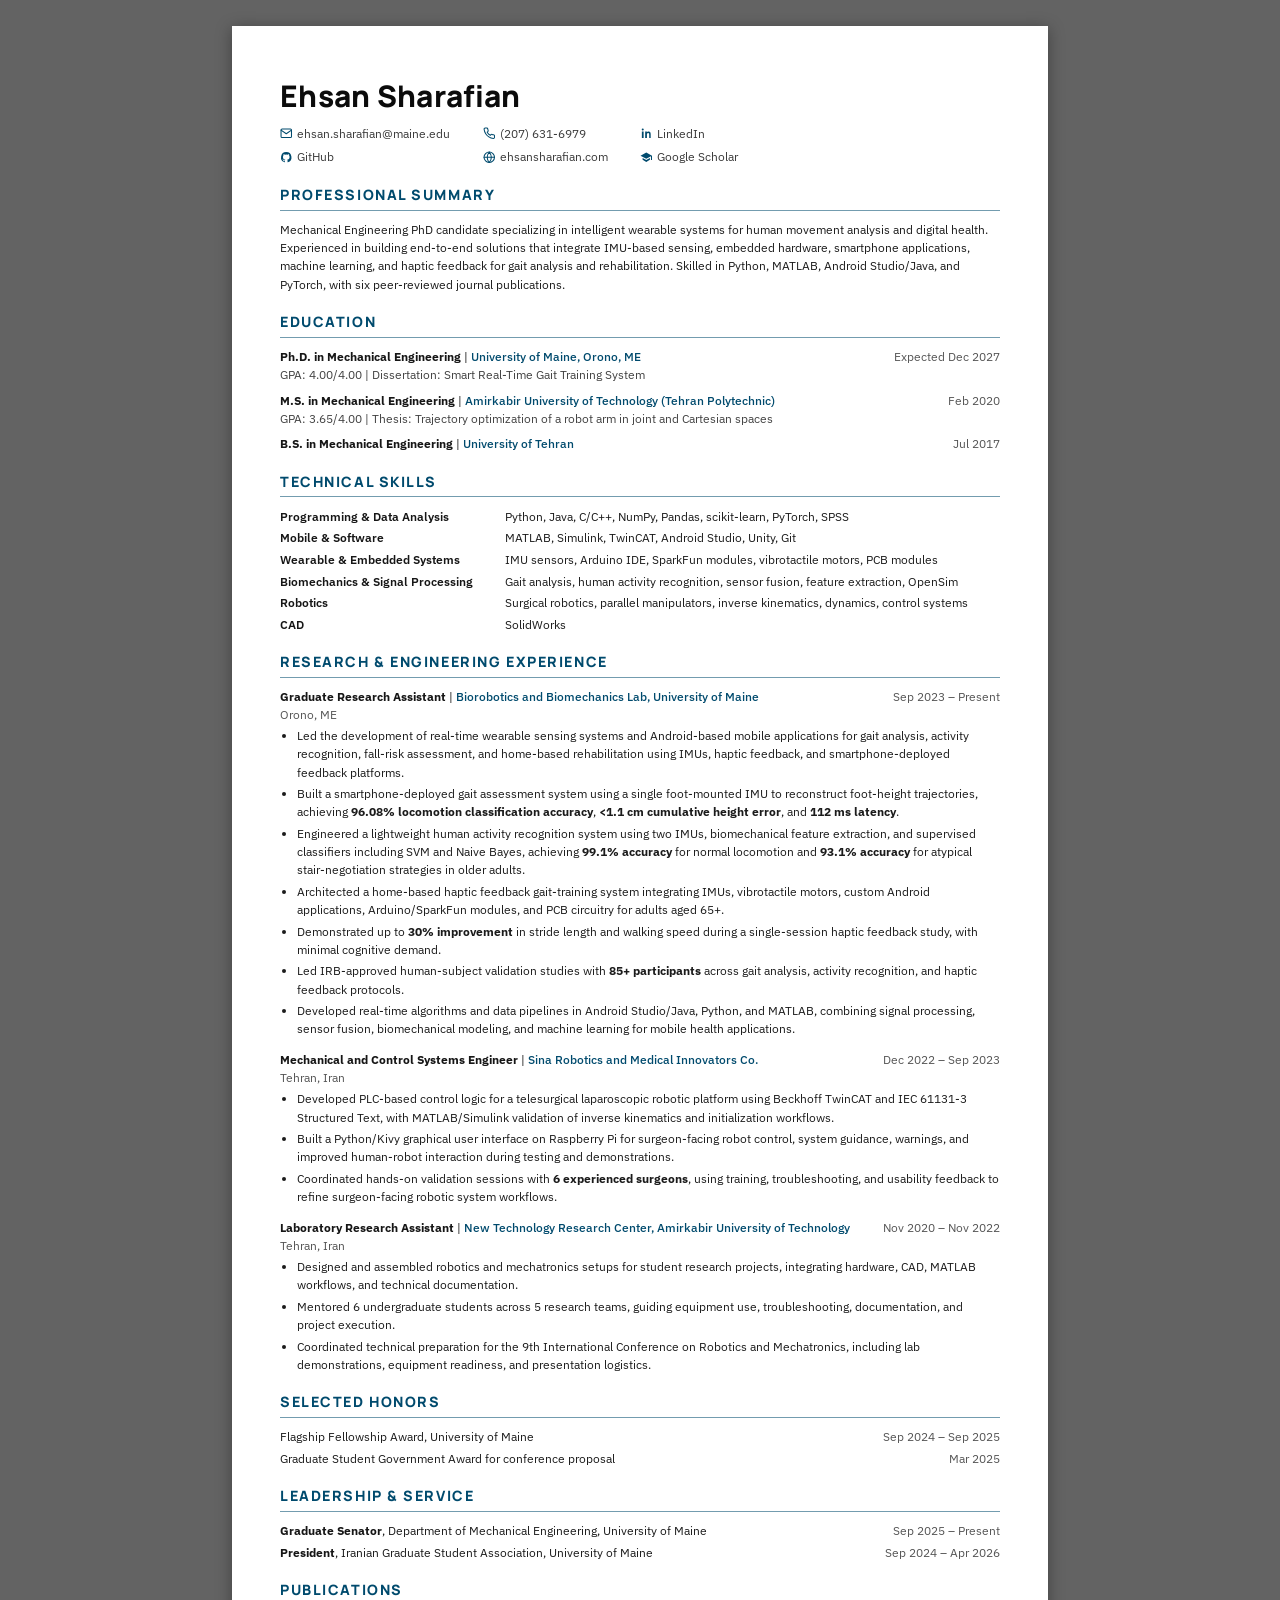
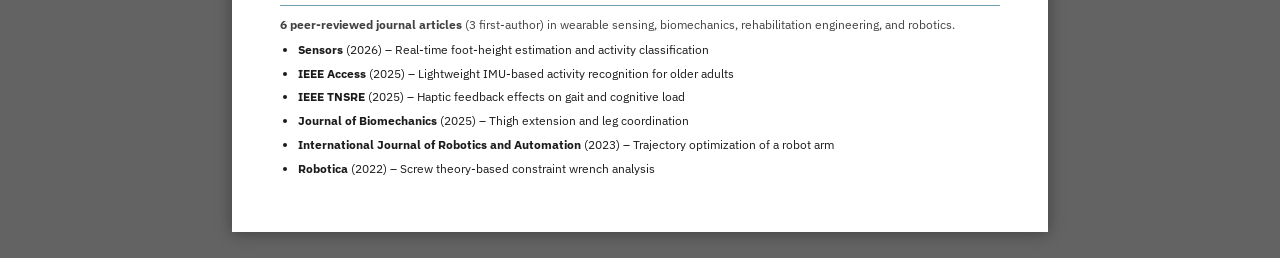
==== commit 8751aef3: "Adopt new single resume version; rename to Resume; drop one-page - Replace index.html with the new c" ====
--- a/index.html
+++ b/index.html
@@ -2,7 +2,7 @@
 <html>
 <head>
 <meta charset="utf-8">
-<title>Ehsan-Sharafian-CV</title>
+<title>Ehsan-Sharafian-Resume</title>
 <link rel="preconnect" href="https://fonts.googleapis.com">
 <link rel="preconnect" href="https://fonts.gstatic.com" crossorigin>
 <link href="https://fonts.googleapis.com/css2?family=Manrope:wght@500;700;800&family=IBM+Plex+Sans:wght@400;500;600&display=swap" rel="stylesheet">
@@ -155,19 +155,29 @@
   <div style="margin-bottom:17.00px;">
     <div class="section-title">Research &amp; Engineering Experience</div>
 
-    <div style="margin-bottom:12.76px;" class="entry">
+    <div style="margin-bottom:12.76px;">
       <div class="hrow">
         <div><span class="role-title">Graduate Research Assistant</span><span> | </span><span class="role-org">Biorobotics and Biomechanics Lab, University of Maine</span></div>
         <div class="role-meta">Sep 2023 – Present</div>
       </div>
-      <div style="font-size:11.70px; color:oklch(45% 0 0);">Orono, ME</div>
-      <ul class="bullets">
-        <li style="text-wrap:pretty;">Designed and validated a real-time, smartphone-deployed gait assessment system using a single foot-mounted IMU to reconstruct foot-height trajectories and classify level walking, stair ascent/descent, and ramp ascent/descent with 96.08% accuracy, less than 1.1 cm cumulative height error, and 112 ms latency.</li>
-        <li style="text-wrap:pretty;">Engineered a lightweight human activity recognition system using two IMUs and machine learning techniques to detect normal locomotion with 99.1% accuracy and classify atypical stair-negotiation strategies in older adults with 93.1% accuracy and 53 ms latency.</li>
-        <li style="text-wrap:pretty;">Developed a home-based haptic feedback gait-training system integrating IMUs, vibrotactile motors, custom Android applications, Arduino/SparkFun modules, and PCB circuitry to provide real-time thigh-extension feedback for adults aged 65+, increasing stride length and walking speed by up to 30% in a single-session study with minimal cognitive demand.</li>
-        <li style="text-wrap:pretty;">Validated wearable systems with human participants, including 40 adults aged 65+ and 2 stroke patients in a haptic feedback gait study, 20 young adults in a foot-clearance study, and 10 young adults plus 15 older adults in activity recognition experiments.</li>
-        <li style="text-wrap:pretty;">Implemented real-time algorithms and data analysis pipelines in Android Studio/Java, Python, and MATLAB, combining signal processing, sensor fusion, biomechanical modeling, and machine learning for mobile health applications.</li>
-      </ul>
+        <div style="font-size:11.70px; color:oklch(45% 0 0);">Orono, ME</div>
+        <ul class="bullets">
+
+          <li style="text-wrap:pretty;">Led the development of real-time wearable sensing systems and Android-based mobile applications for gait analysis, activity recognition, fall-risk assessment, and home-based rehabilitation using IMUs, haptic feedback, and smartphone-deployed feedback platforms.</li>
+
+          <li style="text-wrap:pretty;">Built a smartphone-deployed gait assessment system using a single foot-mounted IMU to reconstruct foot-height trajectories, achieving <b>96.08% locomotion classification accuracy</b>, <b>&lt;1.1 cm cumulative height error</b>, and <b>112 ms latency</b>.</li>
+
+          <li style="text-wrap:pretty;">Engineered a lightweight human activity recognition system using two IMUs, biomechanical feature extraction, and supervised classifiers including SVM and Naive Bayes, achieving <b>99.1% accuracy</b> for normal locomotion and <b>93.1% accuracy</b> for atypical stair-negotiation strategies in older adults.</li>
+
+          <li style="text-wrap:pretty;">Architected a home-based haptic feedback gait-training system integrating IMUs, vibrotactile motors, custom Android applications, Arduino/SparkFun modules, and PCB circuitry for adults aged 65+.</li>
+
+          <li style="text-wrap:pretty;">Demonstrated up to <b>30% improvement</b> in stride length and walking speed during a single-session haptic feedback study, with minimal cognitive demand.</li>
+
+          <li style="text-wrap:pretty;">Led IRB-approved human-subject validation studies with <b>85+ participants</b> across gait analysis, activity recognition, and haptic feedback protocols.</li>
+
+          <li style="text-wrap:pretty;">Developed real-time algorithms and data pipelines in Android Studio/Java, Python, and MATLAB, combining signal processing, sensor fusion, biomechanical modeling, and machine learning for mobile health applications.</li>
+
+        </ul>
     </div>
 
     <div style="margin-bottom:12.76px;" class="entry">
@@ -179,7 +189,7 @@
       <ul class="bullets">
         <li style="text-wrap:pretty;">Developed PLC-based control logic for a telesurgical laparoscopic robotic platform using Beckhoff TwinCAT and IEC 61131-3 Structured Text, with MATLAB/Simulink validation of inverse kinematics and initialization workflows.</li>
         <li style="text-wrap:pretty;">Built a Python/Kivy graphical user interface on Raspberry Pi for surgeon-facing robot control, system guidance, warnings, and improved human-robot interaction during testing and demonstrations.</li>
-        <li style="text-wrap:pretty;">Tested and demonstrated the system with 6 experienced surgeons and supported medical-student workshops through operator training, troubleshooting, and usability feedback collection.</li>
+        <li style="text-wrap:pretty;">Coordinated hands-on validation sessions with <b>6 experienced surgeons</b>, using training, troubleshooting, and usability feedback to refine surgeon-facing robotic system workflows.</li>
       </ul>
     </div>
 
@@ -191,8 +201,8 @@
       <div style="font-size:11.70px; color:oklch(45% 0 0);">Tehran, Iran</div>
       <ul class="bullets">
         <li style="text-wrap:pretty;">Designed and assembled robotics and mechatronics setups for student research projects, integrating hardware, CAD, MATLAB workflows, and technical documentation.</li>
-        <li style="text-wrap:pretty;">Mentored <b>6 undergraduate students</b> across <b>5 research teams</b>, guiding equipment use, troubleshooting, documentation, and project execution.</li>
-        <li style="text-wrap:pretty;">Coordinated technical preparation for the <b>9th International Conference on Robotics and Mechatronics</b>, including lab demonstrations, equipment readiness, and presentation logistics.</li>
+        <li style="text-wrap:pretty;">Mentored 6 undergraduate students across 5 research teams, guiding equipment use, troubleshooting, documentation, and project execution.</li>
+        <li style="text-wrap:pretty;">Coordinated technical preparation for the 9th International Conference on Robotics and Mechatronics, including lab demonstrations, equipment readiness, and presentation logistics.</li>
       </ul>
     </div>
   </div>
@@ -222,17 +232,25 @@
   </div>
 
   <div>
-    <div class="section-title">Publications</div>
-    <p style="margin:0 0 6.80px 0; color:oklch(38% 0 0); font-size:11.70px;">Six peer-reviewed journal publications in wearable sensing, biomechanics, rehabilitation engineering, and robotics.</p>
-    <ol style="margin:0; padding-left:18.07px;">
-      <li style="margin-bottom:5.74px; text-wrap:pretty;"><strong>Sharafian, E.</strong>, &amp; Hejrati, B. "Real-Time Foot Height Estimation and Activity Classification Using a Foot-Mounted IMU Implemented on a Smartphone." Sensors, 2026.</li>
-      <li style="margin-bottom:5.74px; text-wrap:pretty;"><strong>Sharafian, E.</strong>, Ellis, C., &amp; Hejrati, B. "Real-Time Activity Recognition Using Minimal Biomechanical Features: A Lightweight IMU-Based Classifier for Older Adults." IEEE Access, 2025.</li>
-      <li style="margin-bottom:5.74px; text-wrap:pretty;"><strong>Sharafian, E.</strong>, et al. "The Effects of Real-Time Haptic Feedback on Gait and Cognitive Load in Older Adults." IEEE Transactions on Neural Systems and Rehabilitation Engineering, 2025.</li>
-      <li style="margin-bottom:5.74px; text-wrap:pretty;">Noghani, M. A., <strong>Sharafian, E.</strong>, Sidaway, B., &amp; Hejrati, B. "Increasing Thigh Extension with Haptic Feedback Affects Leg Coordination in Young and Older Adult Walkers." Journal of Biomechanics, 2025.</li>
-      <li style="margin-bottom:5.74px; text-wrap:pretty;"><strong>Sharafian, E.</strong>, Ghassabzadeh, M., &amp; Taghvaeipour, A. "Trajectory Optimization of a Spot-Welding Robot in the Joint and Cartesian Spaces." International Journal of Robotics and Automation, 2023.</li>
-      <li style="margin-bottom:5.74px; text-wrap:pretty;"><strong>Sharafian, E.</strong>, Taghvaeipour, A., &amp; Ghassabzadeh, M. "Revisiting Screw Theory-Based Approaches in the Constraint Wrench Analysis of Robotic Systems." Robotica, 2022.</li>
-    </ol>
-  </div>
+  <div class="section-title">Publications</div>
+  <p style="margin:0 0 6.80px 0; color:oklch(38% 0 0); font-size:11.70px;">
+    <strong>6 peer-reviewed journal articles</strong> (3 first-author) in wearable sensing, biomechanics, rehabilitation engineering, and robotics.
+  </p>
+
+  <ul style="margin:0; padding-left:18.07px;">
+    <li style="margin-bottom:5.74px; text-wrap:pretty;"><strong>Sensors</strong> (2026) – Real-time foot-height estimation and activity classification</li>
+
+    <li style="margin-bottom:5.74px; text-wrap:pretty;"><strong>IEEE Access</strong> (2025) – Lightweight IMU-based activity recognition for older adults</li>
+
+    <li style="margin-bottom:5.74px; text-wrap:pretty;"><strong>IEEE TNSRE</strong> (2025) – Haptic feedback effects on gait and cognitive load</li>
+
+    <li style="margin-bottom:5.74px; text-wrap:pretty;"><strong>Journal of Biomechanics</strong> (2025) – Thigh extension and leg coordination</li>
+
+    <li style="margin-bottom:5.74px; text-wrap:pretty;"><strong>International Journal of Robotics and Automation</strong> (2023) – Trajectory optimization of a robot arm</li>
+
+    <li style="margin-bottom:5.74px; text-wrap:pretty;"><strong>Robotica</strong> (2022) – Screw theory-based constraint wrench analysis</li>
+  </ul>
+</div>
 
 </div>
 
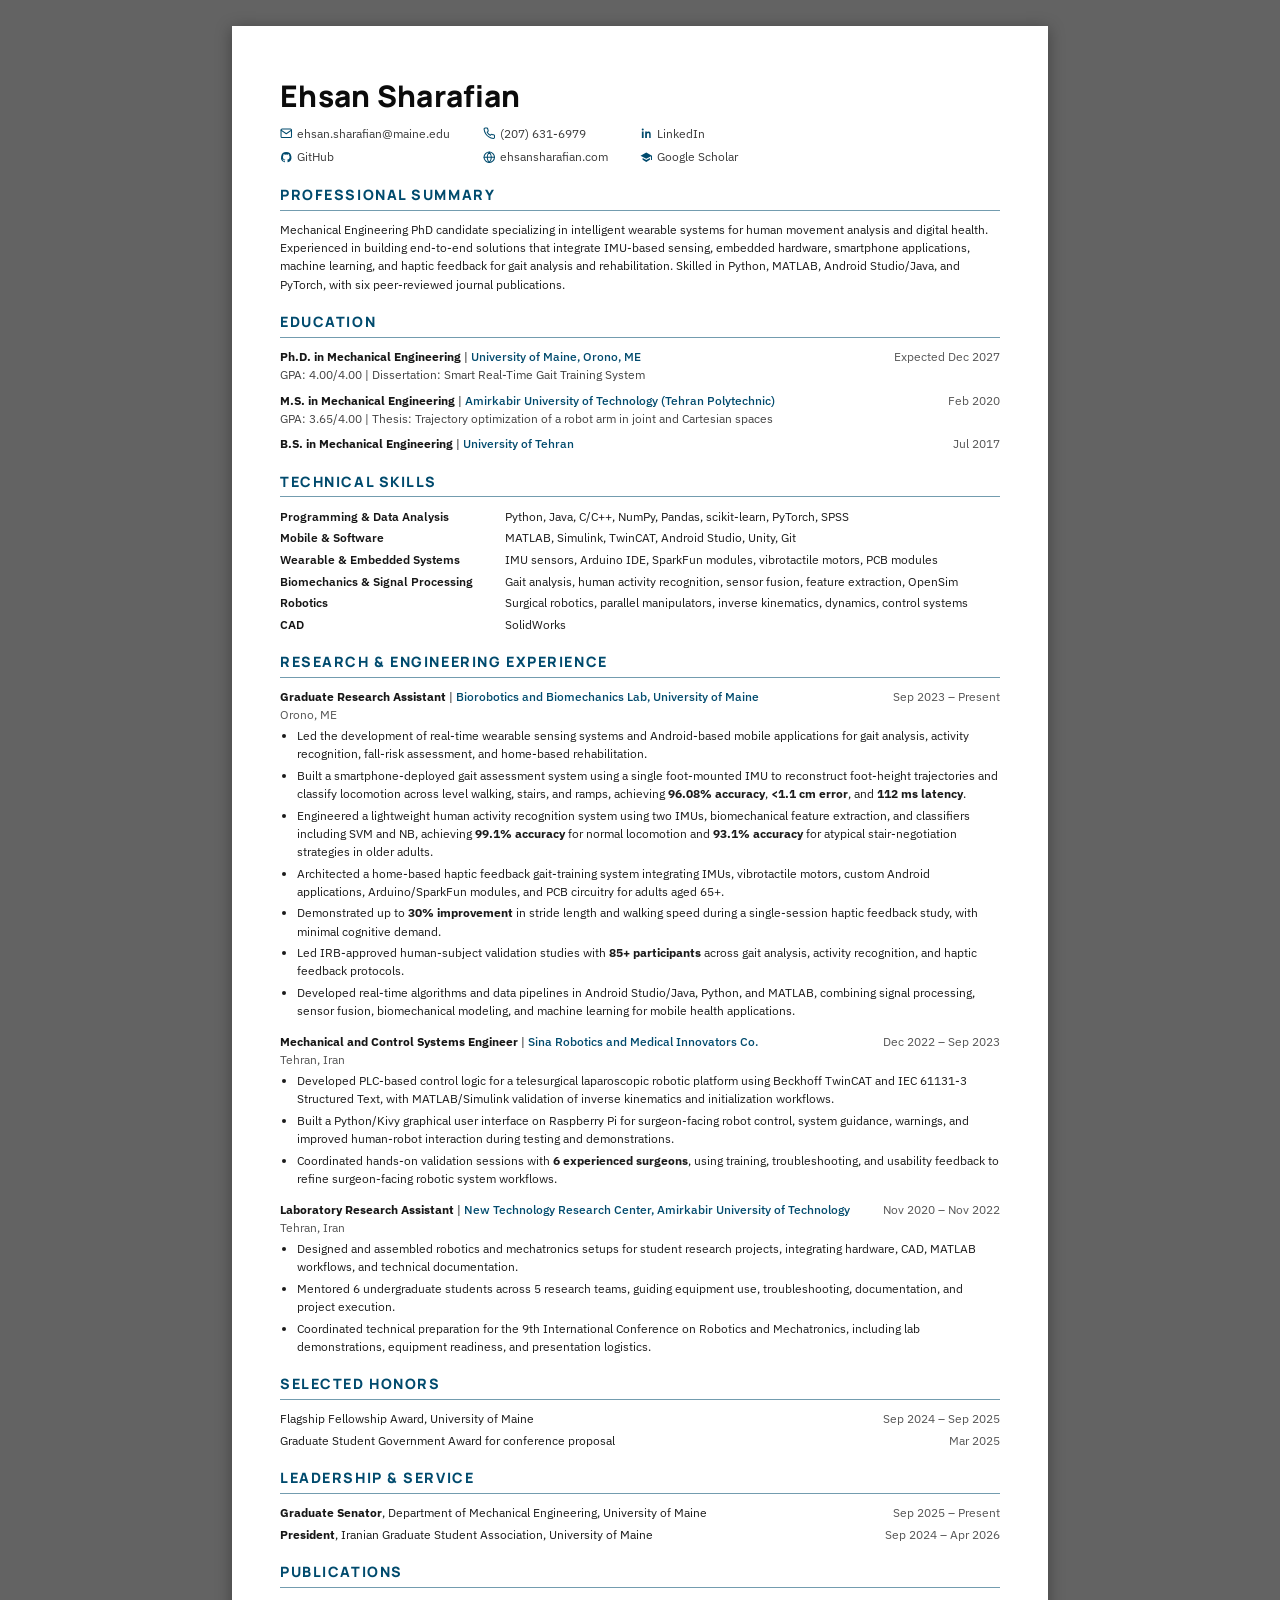
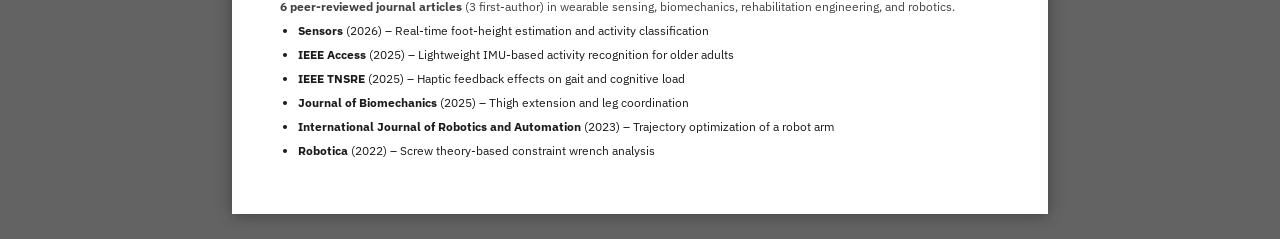
==== commit 81e93ca4: "Shortened Version" ====
--- a/index.html
+++ b/index.html
@@ -49,7 +49,10 @@
   ul.bullets li { margin: 0 0 3.40px 0; }
   a { color: oklch(38% 0.10 231); text-decoration: none; }
 
-  .entry { break-inside: avoid; }
+  .entry {
+  break-inside: avoid;
+  page-break-inside: avoid;
+}
 
   .contact-row a svg { display: block; width: 100%; height: 100%; }
 
@@ -163,11 +166,10 @@
         <div style="font-size:11.70px; color:oklch(45% 0 0);">Orono, ME</div>
         <ul class="bullets">
 
-          <li style="text-wrap:pretty;">Led the development of real-time wearable sensing systems and Android-based mobile applications for gait analysis, activity recognition, fall-risk assessment, and home-based rehabilitation using IMUs, haptic feedback, and smartphone-deployed feedback platforms.</li>
-
-          <li style="text-wrap:pretty;">Built a smartphone-deployed gait assessment system using a single foot-mounted IMU to reconstruct foot-height trajectories, achieving <b>96.08% locomotion classification accuracy</b>, <b>&lt;1.1 cm cumulative height error</b>, and <b>112 ms latency</b>.</li>
-
-          <li style="text-wrap:pretty;">Engineered a lightweight human activity recognition system using two IMUs, biomechanical feature extraction, and supervised classifiers including SVM and Naive Bayes, achieving <b>99.1% accuracy</b> for normal locomotion and <b>93.1% accuracy</b> for atypical stair-negotiation strategies in older adults.</li>
+          <li style="text-wrap:pretty;">Led the development of real-time wearable sensing systems and Android-based mobile applications for gait analysis, activity recognition, fall-risk assessment, and home-based rehabilitation.</li>
+          <li style="text-wrap:pretty;">Built a smartphone-deployed gait assessment system using a single foot-mounted IMU to reconstruct foot-height trajectories and classify locomotion across level walking, stairs, and ramps, achieving <b>96.08% accuracy</b>, <b>&lt;1.1 cm error</b>, and <b>112 ms latency</b>.</li>
+          
+          <li style="text-wrap:pretty;">Engineered a lightweight human activity recognition system using two IMUs, biomechanical feature extraction, and classifiers including SVM and NB, achieving <b>99.1% accuracy</b> for normal locomotion and <b>93.1% accuracy</b> for atypical stair-negotiation strategies in older adults.</li>
 
           <li style="text-wrap:pretty;">Architected a home-based haptic feedback gait-training system integrating IMUs, vibrotactile motors, custom Android applications, Arduino/SparkFun modules, and PCB circuitry for adults aged 65+.</li>
 
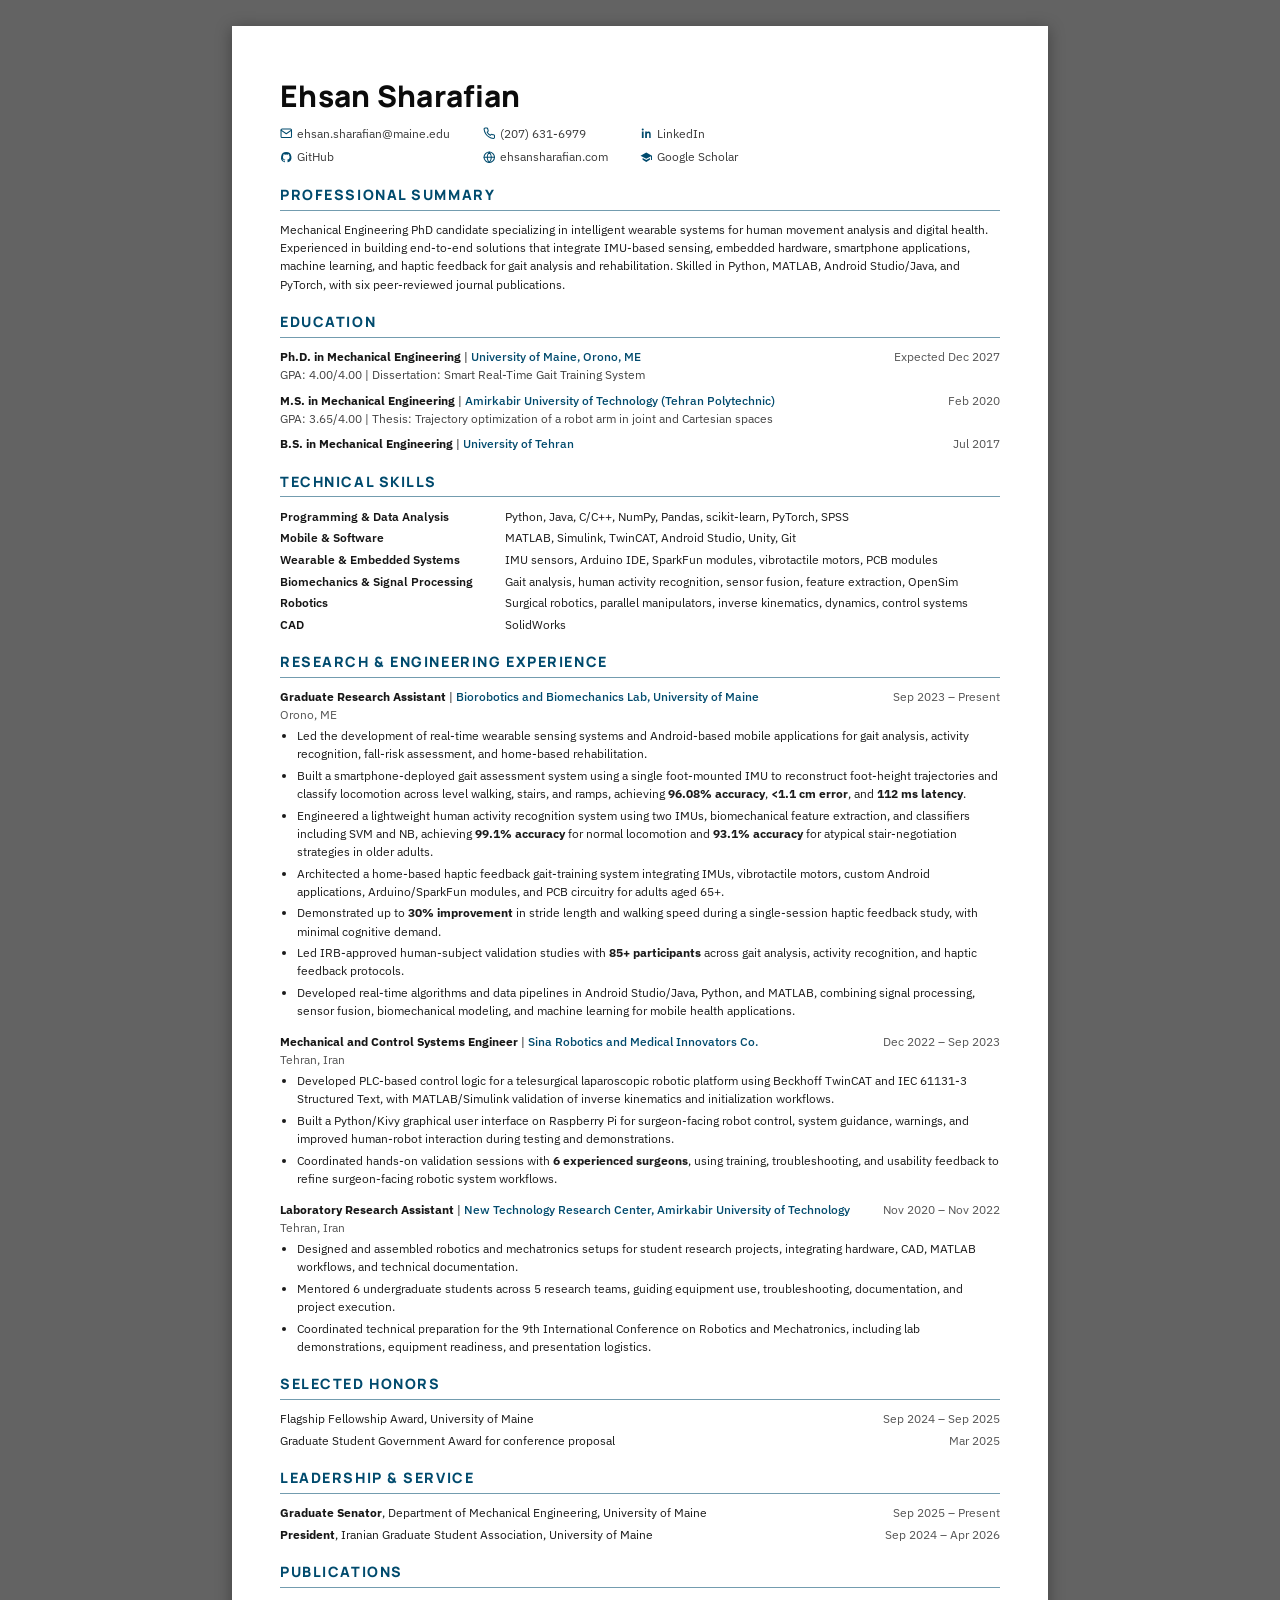
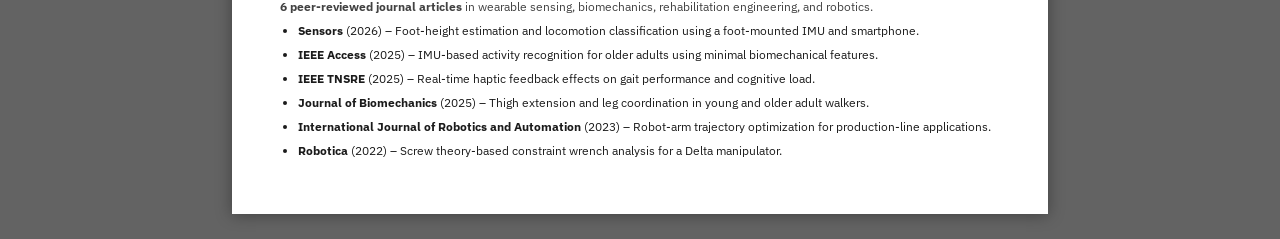
==== commit 28198dff: "New version" ====
--- a/index.html
+++ b/index.html
@@ -236,21 +236,21 @@
   <div>
   <div class="section-title">Publications</div>
   <p style="margin:0 0 6.80px 0; color:oklch(38% 0 0); font-size:11.70px;">
-    <strong>6 peer-reviewed journal articles</strong> (3 first-author) in wearable sensing, biomechanics, rehabilitation engineering, and robotics.
+    <strong>6 peer-reviewed journal articles</strong> in wearable sensing, biomechanics, rehabilitation engineering, and robotics.
   </p>
 
   <ul style="margin:0; padding-left:18.07px;">
-    <li style="margin-bottom:5.74px; text-wrap:pretty;"><strong>Sensors</strong> (2026) – Real-time foot-height estimation and activity classification</li>
-
-    <li style="margin-bottom:5.74px; text-wrap:pretty;"><strong>IEEE Access</strong> (2025) – Lightweight IMU-based activity recognition for older adults</li>
-
-    <li style="margin-bottom:5.74px; text-wrap:pretty;"><strong>IEEE TNSRE</strong> (2025) – Haptic feedback effects on gait and cognitive load</li>
-
-    <li style="margin-bottom:5.74px; text-wrap:pretty;"><strong>Journal of Biomechanics</strong> (2025) – Thigh extension and leg coordination</li>
-
-    <li style="margin-bottom:5.74px; text-wrap:pretty;"><strong>International Journal of Robotics and Automation</strong> (2023) – Trajectory optimization of a robot arm</li>
-
-    <li style="margin-bottom:5.74px; text-wrap:pretty;"><strong>Robotica</strong> (2022) – Screw theory-based constraint wrench analysis</li>
+    <li style="margin-bottom:5.74px; text-wrap:pretty;"><strong>Sensors</strong> (2026) – Foot-height estimation and locomotion classification using a foot-mounted IMU and smartphone.</li>
+
+    <li style="margin-bottom:5.74px; text-wrap:pretty;"><strong>IEEE Access</strong> (2025) – IMU-based activity recognition for older adults using minimal biomechanical features.</li>
+
+    <li style="margin-bottom:5.74px; text-wrap:pretty;"><strong>IEEE TNSRE</strong> (2025) – Real-time haptic feedback effects on gait performance and cognitive load.</li>
+
+    <li style="margin-bottom:5.74px; text-wrap:pretty;"><strong>Journal of Biomechanics</strong> (2025) – Thigh extension and leg coordination in young and older adult walkers.</li>
+
+    <li style="margin-bottom:5.74px; text-wrap:pretty;"><strong>International Journal of Robotics and Automation</strong> (2023) – Robot-arm trajectory optimization for production-line applications.</li>
+
+    <li style="margin-bottom:5.74px; text-wrap:pretty;"><strong>Robotica</strong> (2022) – Screw theory-based constraint wrench analysis for a Delta manipulator.</li>
   </ul>
 </div>
 
